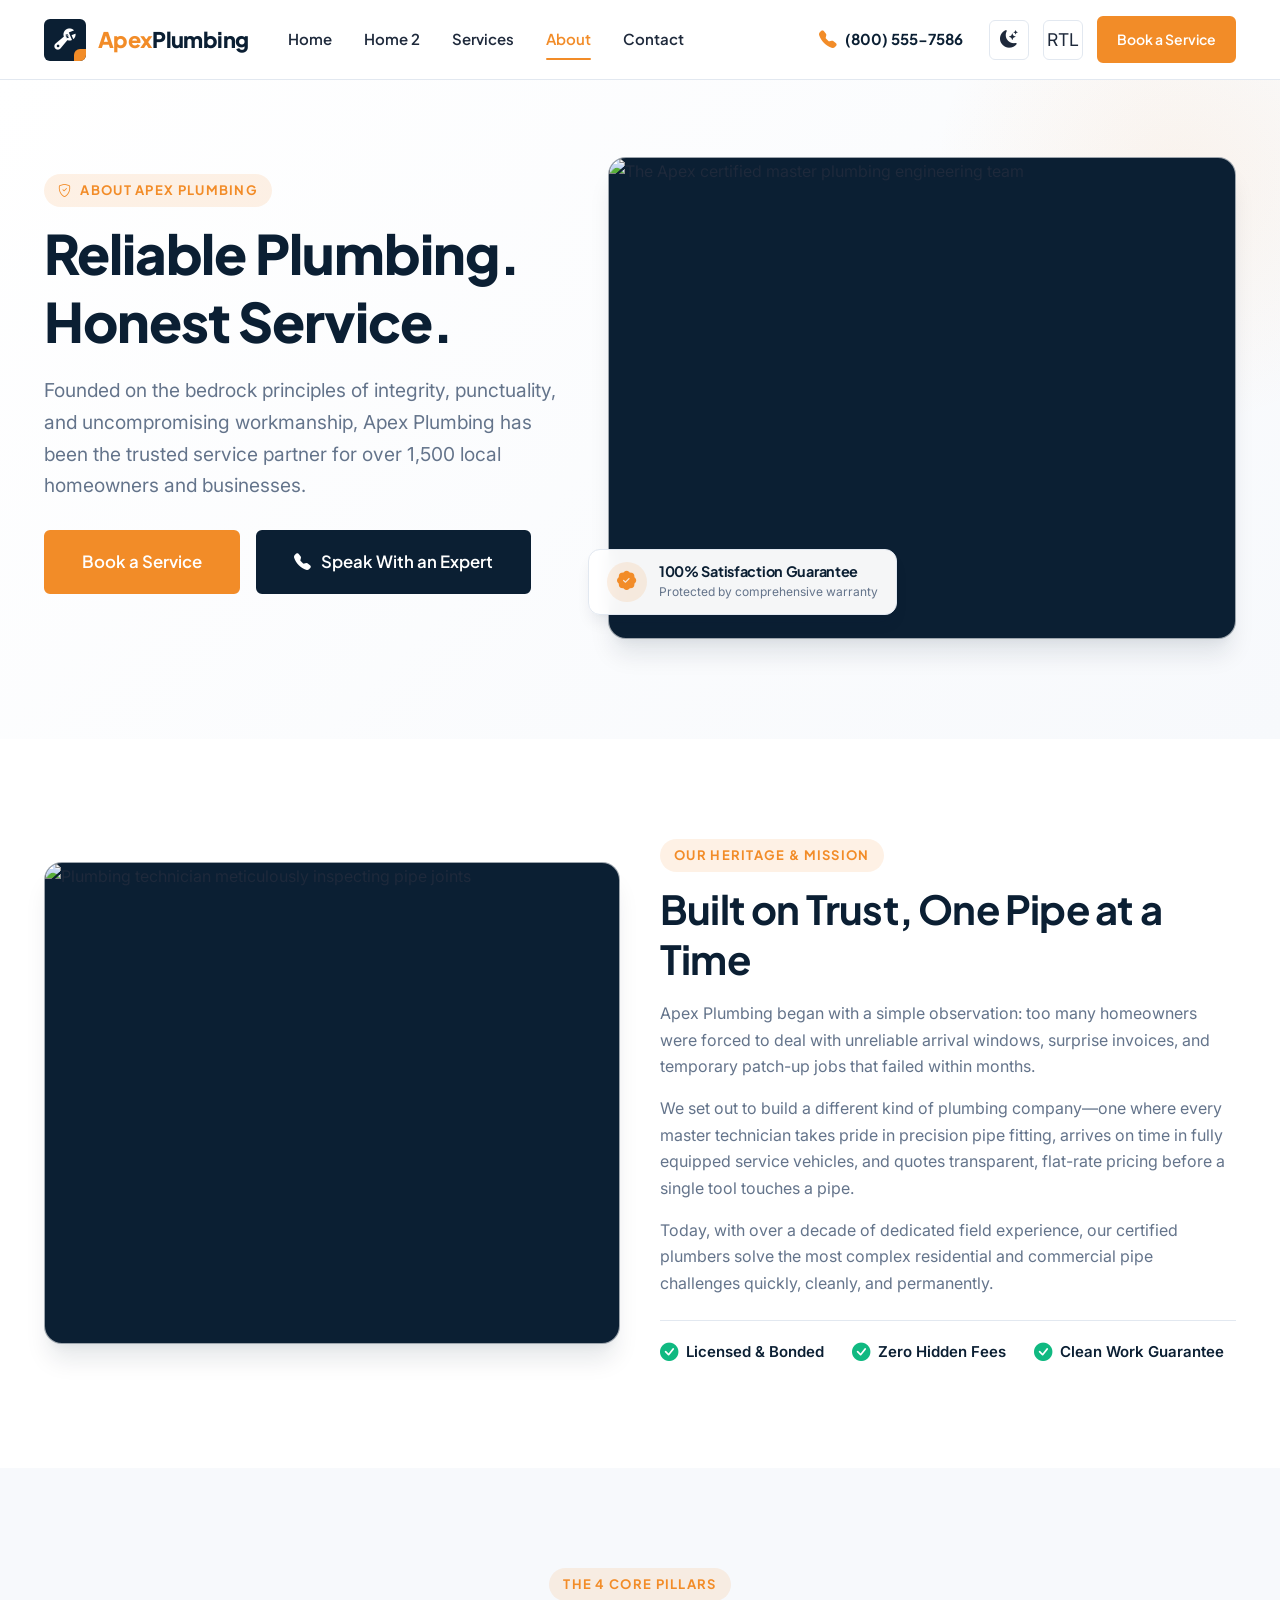
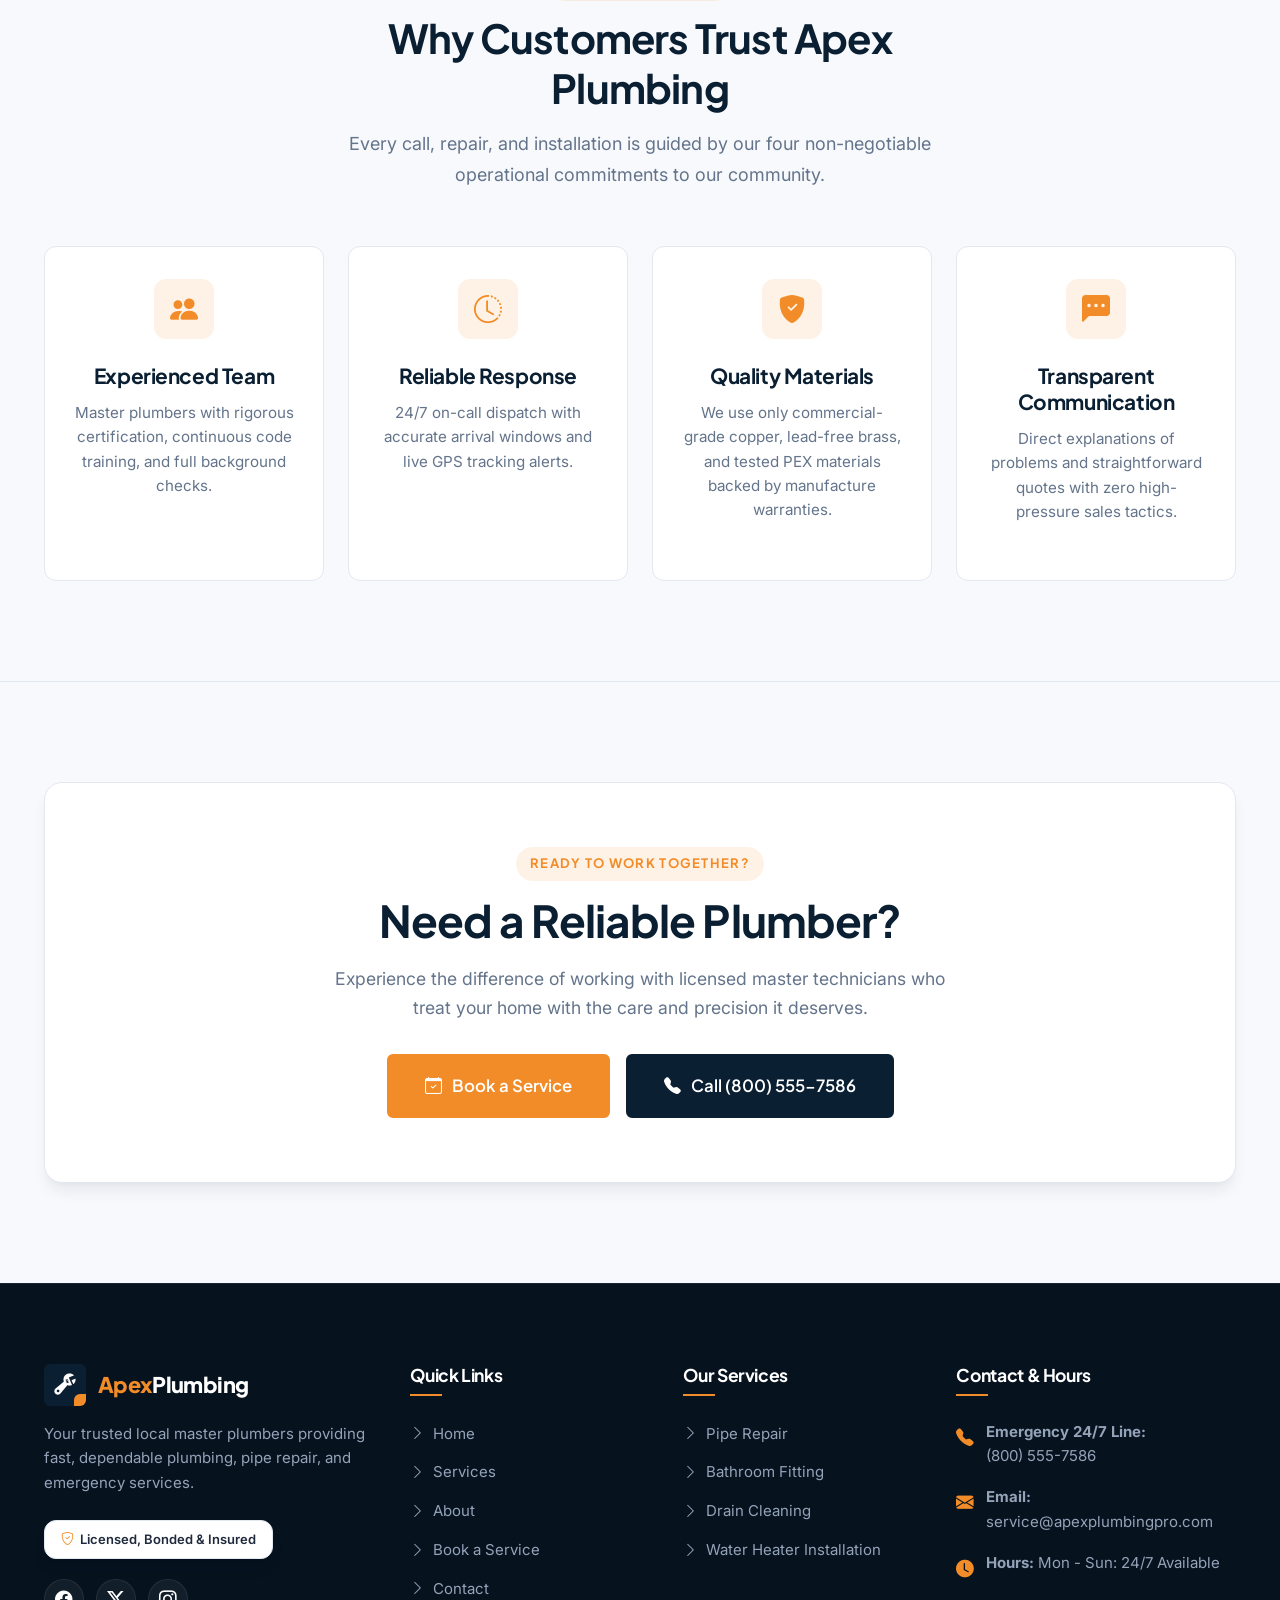
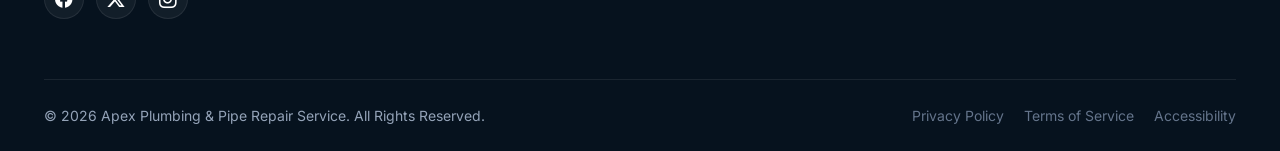
==== about.html @ f0f75fe1 "2" ====
<!DOCTYPE html>
<html lang="en">
<head>
  <meta charset="UTF-8">
  <meta name="viewport" content="width=device-width, initial-scale=1.0">
  <title>About Us | Apex Plumbing & Pipe Repair Specialists</title>
  <meta name="description" content="Learn about Apex Plumbing - over a decade of certified master plumbing excellence, honest upfront pricing, and emergency responsiveness you can depend on.">
  <link rel="canonical" href="https://www.apexplumbingpro.com/about.html">
  
  <!-- Open Graph -->
  <meta property="og:type" content="website">
  <meta property="og:url" content="https://www.apexplumbingpro.com/about.html">
  <meta property="og:title" content="About Us | Apex Plumbing & Pipe Repair Specialists">
  <meta property="og:description" content="Over a decade of certified master plumbing excellence, honest upfront pricing, and emergency responsiveness.">
  <meta property="og:image" content="https://images.unsplash.com/photo-1521737604893-d14cc237f11d?auto=format&fit=crop&w=1200&q=80">

  <!-- Google Fonts -->
  <link rel="preconnect" href="https://fonts.googleapis.com">
  <link rel="preconnect" href="https://fonts.gstatic.com" crossorigin>
  <link href="https://fonts.googleapis.com/css2?family=Inter:wght@400;500;600;700&family=Plus+Jakarta+Sans:wght@600;700;800&display=swap" rel="stylesheet">

  <!-- Bootstrap Icons CDN -->
  <link rel="stylesheet" href="https://cdn.jsdelivr.net/npm/bootstrap-icons@1.11.3/font/bootstrap-icons.min.css">

  <!-- Stylesheets -->
  <link rel="stylesheet" href="assets/css/style.css">
  <link rel="stylesheet" href="assets/css/dark-mode.css">
  <link rel="stylesheet" href="assets/css/rtl.css">
</head>
<body>
  <a href="#main-content" class="skip-link">Skip to main content</a>

  <!-- Header -->
  <header class="site-header" id="siteHeader">
    <div class="container header-container">
      <a href="index.html" class="site-logo" aria-label="Apex Plumbing Homepage">
        <div class="logo-icon"><i class="bi bi-wrench-adjustable"></i></div>
        <span>Apex</span>Plumbing
      </a>

      <nav class="main-nav" aria-label="Primary Navigation">
        <a href="index.html" class="nav-link">Home</a>
        <a href="home-2.html" class="nav-link">Home 2</a>
        <a href="services.html" class="nav-link">Services</a>
        <a href="about.html" class="nav-link active">About</a>
        <a href="contact.html" class="nav-link">Contact</a>
      </nav>

      <div class="header-actions">
        <a href="tel:+18005557586" class="phone-quicklink" aria-label="Call (800) 555-7586">
          <i class="bi bi-telephone-fill"></i>
          <span>(800) 555-7586</span>
        </a>

        <button class="util-btn theme-toggle-btn" type="button" aria-label="Toggle Dark Mode" title="Toggle Theme">
          <i class="bi bi-moon-stars-fill"></i>
        </button>

        <button class="util-btn rtl-toggle-btn" type="button" aria-label="Switch text direction" title="Toggle RTL">
          RTL
        </button>

        <a href="booking.html" class="btn btn-accent btn-sm">Book a Service</a>

        <button class="mobile-toggle" type="button" aria-label="Open Navigation Menu" aria-expanded="false" aria-controls="mobileDrawer">
          <i class="bi bi-list"></i>
        </button>
      </div>
    </div>
  </header>

  <!-- Mobile Drawer -->
  <div class="drawer-backdrop" id="drawerBackdrop"></div>
  <aside class="mobile-drawer" id="mobileDrawer" aria-label="Mobile Navigation Menu">
    <div class="drawer-header">
      <a href="index.html" class="site-logo">
        <div class="logo-icon"><i class="bi bi-wrench-adjustable"></i></div>
        <span>Apex</span>Plumbing
      </a>
      <button class="drawer-close" type="button" aria-label="Close Navigation Menu"><i class="bi bi-x-lg"></i></button>
    </div>
    <nav class="mobile-nav-list">
      <a href="index.html" class="mobile-nav-link">Home</a>
      <a href="home-2.html" class="mobile-nav-link">Home 2</a>
      <a href="services.html" class="mobile-nav-link">Services</a>
      <a href="about.html" class="mobile-nav-link active">About</a>
      <a href="contact.html" class="mobile-nav-link">Contact</a>
    </nav>
    <div class="drawer-actions">
      <a href="tel:+18005557586" class="btn btn-outline">
        <i class="bi bi-telephone-fill"></i> (800) 555-7586
      </a>
      <a href="booking.html" class="btn btn-accent">
        <i class="bi bi-calendar2-check"></i> Book a Service
      </a>
      <div class="drawer-toggles">
        <button class="btn btn-outline btn-sm theme-toggle-btn" type="button">
          <i class="bi bi-moon-stars-fill"></i> Theme Mode
        </button>
        <button class="btn btn-outline btn-sm rtl-toggle-btn" type="button">
          RTL Mode
        </button>
      </div>
    </div>
  </aside>

  <!-- MAIN CONTENT CONTAINER: EXACTLY 4 MAJOR SECTIONS -->
  <main id="main-content">
    
    <!-- =======================================================================
         ABOUT: SECTION 1 — ABOUT HERO
         ======================================================================= -->
    <section class="hero-home-1" aria-labelledby="about-hero-title">
      <div class="container">
        <div class="grid-2">
          <div class="hero-content">
            <div class="eyebrow"><i class="bi bi-shield-check"></i> ABOUT APEX PLUMBING</div>
            <h1 id="about-hero-title">Reliable Plumbing. Honest Service.</h1>
            <p class="lead">
              Founded on the bedrock principles of integrity, punctuality, and uncompromising workmanship, Apex Plumbing has been the trusted service partner for over 1,500 local homeowners and businesses.
            </p>
            <div class="hero-actions">
              <a href="booking.html" class="btn btn-accent btn-lg">Book a Service</a>
              <a href="tel:+18005557586" class="btn btn-primary btn-lg"><i class="bi bi-telephone-fill"></i> Speak With an Expert</a>
            </div>
          </div>
          <div class="hero-media-wrapper">
            <div class="hero-image-box">
              <img src="https://images.unsplash.com/photo-1521737604893-d14cc237f11d?auto=format&fit=crop&w=1200&q=80" 
                   alt="The Apex certified master plumbing engineering team" 
                   width="600" height="460" loading="eager">
            </div>
            <div class="floating-badge badge-bottom-left">
              <div class="badge-icon"><i class="bi bi-patch-check-fill"></i></div>
              <div class="badge-text">
                <h6>100% Satisfaction Guarantee</h6>
                <p>Protected by comprehensive warranty</p>
              </div>
            </div>
          </div>
        </div>
      </div>
    </section>

    <!-- =======================================================================
         ABOUT: SECTION 2 — OUR STORY
         ======================================================================= -->
    <section class="section-padding" style="background-color: var(--surface-bg);" aria-labelledby="story-title">
      <div class="container">
        <div class="grid-2">
          <div>
            <div class="hero-image-box">
              <img src="https://images.unsplash.com/photo-1504148455328-c376907d081c?auto=format&fit=crop&w=800&q=80" 
                   alt="Plumbing technician meticulously inspecting pipe joints" loading="lazy">
            </div>
          </div>
          <div class="about-story-content">
            <div class="eyebrow">OUR HERITAGE & MISSION</div>
            <h2 id="story-title" class="section-title">Built on Trust, One Pipe at a Time</h2>
            <p>
              Apex Plumbing began with a simple observation: too many homeowners were forced to deal with unreliable arrival windows, surprise invoices, and temporary patch-up jobs that failed within months.
            </p>
            <p>
              We set out to build a different kind of plumbing company—one where every master technician takes pride in precision pipe fitting, arrives on time in fully equipped service vehicles, and quotes transparent, flat-rate pricing before a single tool touches a pipe.
            </p>
            <p>
              Today, with over a decade of dedicated field experience, our certified plumbers solve the most complex residential and commercial pipe challenges quickly, cleanly, and permanently.
            </p>
            <div class="trust-indicators-row" style="justify-content: flex-start; margin-top: 24px; padding-top: 16px;">
              <div class="trust-indicator-item"><i class="bi bi-check-circle-fill"></i> Licensed & Bonded</div>
              <div class="trust-indicator-item"><i class="bi bi-check-circle-fill"></i> Zero Hidden Fees</div>
              <div class="trust-indicator-item"><i class="bi bi-check-circle-fill"></i> Clean Work Guarantee</div>
            </div>
          </div>
        </div>
      </div>
    </section>

    <!-- =======================================================================
         ABOUT: SECTION 3 — WHY CUSTOMERS TRUST US
         ======================================================================= -->
    <section class="why-choose-section section-padding" aria-labelledby="trust-pillars-title">
      <div class="container">
        <div class="section-header text-center">
          <div class="eyebrow">THE 4 CORE PILLARS</div>
          <h2 id="trust-pillars-title" class="section-title">Why Customers Trust Apex Plumbing</h2>
          <p class="section-lead">
            Every call, repair, and installation is guided by our four non-negotiable operational commitments to our community.
          </p>
        </div>

        <div class="grid-4">
          <div class="service-card">
            <div class="service-icon-box"><i class="bi bi-people-fill"></i></div>
            <h3>Experienced Team</h3>
            <p>Master plumbers with rigorous certification, continuous code training, and full background checks.</p>
          </div>

          <div class="service-card">
            <div class="service-icon-box"><i class="bi bi-clock-history"></i></div>
            <h3>Reliable Response</h3>
            <p>24/7 on-call dispatch with accurate arrival windows and live GPS tracking alerts.</p>
          </div>

          <div class="service-card">
            <div class="service-icon-box"><i class="bi bi-shield-fill-check"></i></div>
            <h3>Quality Materials</h3>
            <p>We use only commercial-grade copper, lead-free brass, and tested PEX materials backed by manufacture warranties.</p>
          </div>

          <div class="service-card">
            <div class="service-icon-box"><i class="bi bi-chat-left-dots-fill"></i></div>
            <h3>Transparent Communication</h3>
            <p>Direct explanations of problems and straightforward quotes with zero high-pressure sales tactics.</p>
          </div>
        </div>
      </div>
    </section>

    <!-- =======================================================================
         ABOUT: SECTION 4 — CTA
         ======================================================================= -->
    <section class="cta-conversion-section section-padding" aria-labelledby="about-cta-title">
      <div class="container">
        <div class="cta-box-card">
          <div class="eyebrow">READY TO WORK TOGETHER?</div>
          <h2 id="about-cta-title">Need a Reliable Plumber?</h2>
          <p>
            Experience the difference of working with licensed master technicians who treat your home with the care and precision it deserves.
          </p>
          <div class="btn-group" style="justify-content: center;">
            <a href="booking.html" class="btn btn-accent btn-lg"><i class="bi bi-calendar-check"></i> Book a Service</a>
            <a href="tel:+18005557586" class="btn btn-primary btn-lg"><i class="bi bi-telephone-fill"></i> Call (800) 555-7586</a>
          </div>
        </div>
      </div>
    </section>

  </main>

  <!-- Global Footer -->
  <footer class="site-footer">
    <div class="container">
      <div class="footer-grid">
        <div class="footer-col footer-brand">
          <a href="index.html" class="site-logo" style="color: var(--white);">
            <div class="logo-icon"><i class="bi bi-wrench-adjustable"></i></div>
            <span>Apex</span>Plumbing
          </a>
          <p>Your trusted local master plumbers providing fast, dependable plumbing, pipe repair, and emergency services.</p>
          <div class="badge-trust"><i class="bi bi-shield-check" style="color: var(--accent);"></i> Licensed, Bonded & Insured</div>
          <div class="footer-socials">
            <a href="https://facebook.com" target="_blank" rel="noopener noreferrer" class="social-link" aria-label="Follow Apex Plumbing on Facebook"><i class="bi bi-facebook"></i></a>
            <a href="https://x.com" target="_blank" rel="noopener noreferrer" class="social-link" aria-label="Follow Apex Plumbing on X (Twitter)"><i class="bi bi-twitter-x"></i></a>
            <a href="https://instagram.com" target="_blank" rel="noopener noreferrer" class="social-link" aria-label="Follow Apex Plumbing on Instagram"><i class="bi bi-instagram"></i></a>
          </div>
        </div>
        <div class="footer-col">
          <h4>Quick Links</h4>
          <ul class="footer-links-list">
            <li><a href="index.html"><i class="bi bi-chevron-right"></i> Home</a></li>
            <li><a href="services.html"><i class="bi bi-chevron-right"></i> Services</a></li>
            <li><a href="about.html"><i class="bi bi-chevron-right"></i> About</a></li>
            <li><a href="booking.html"><i class="bi bi-chevron-right"></i> Book a Service</a></li>
            <li><a href="contact.html"><i class="bi bi-chevron-right"></i> Contact</a></li>
          </ul>
        </div>
        <div class="footer-col">
          <h4>Our Services</h4>
          <ul class="footer-links-list">
            <li><a href="service-details.html"><i class="bi bi-chevron-right"></i> Pipe Repair</a></li>
            <li><a href="service-details.html"><i class="bi bi-chevron-right"></i> Bathroom Fitting</a></li>
            <li><a href="service-details.html"><i class="bi bi-chevron-right"></i> Drain Cleaning</a></li>
            <li><a href="service-details.html"><i class="bi bi-chevron-right"></i> Water Heater Installation</a></li>
          </ul>
        </div>
        <div class="footer-col">
          <h4>Contact & Hours</h4>
          <div class="footer-contact-item">
            <i class="bi bi-telephone-fill"></i>
            <div><strong>Emergency 24/7 Line:</strong><br><a href="tel:+18005557586">(800) 555-7586</a></div>
          </div>
          <div class="footer-contact-item">
            <i class="bi bi-envelope-fill"></i>
            <div><strong>Email:</strong><br><a href="mailto:service@apexplumbingpro.com">service@apexplumbingpro.com</a></div>
          </div>
          <div class="footer-contact-item">
            <i class="bi bi-clock-fill"></i>
            <div><strong>Hours:</strong> Mon - Sun: 24/7 Available</div>
          </div>
        </div>
      </div>
      <div class="footer-bottom">
        <div class="footer-bottom-inner">
          <div>&copy; <span class="current-year">2026</span> Apex Plumbing & Pipe Repair Service. All Rights Reserved.</div>
          <div class="footer-legal-links">
            <a href="coming-soon.html">Privacy Policy</a>
            <a href="coming-soon.html">Terms of Service</a>
            <a href="coming-soon.html">Accessibility</a>
          </div>
        </div>
      </div>
    </div>
  </footer>

  <button class="back-to-top" type="button" aria-label="Back to top"><i class="bi bi-arrow-up"></i></button>

  <div class="mobile-call-bar">
    <div class="mobile-call-bar-inner">
      <a href="tel:+18005557586" class="btn btn-primary"><i class="bi bi-telephone-fill"></i> Call Now</a>
      <a href="booking.html" class="btn btn-accent"><i class="bi bi-calendar2-check"></i> Book Online</a>
    </div>
  </div>

  <script src="assets/js/main.js"></script>
</body>
</html>
---- assets/css/style.css ----
/* ==========================================================================
   Apex Plumbing & Pipe Repair - Core Stylesheet
   Version: 1.0.0
   Author: Apex Plumbing Engineering
   Description: Premium, accessible, high-performance styling system
   ========================================================================== */

/* --------------------------------------------------------------------------
   1. CSS Custom Properties / Design Tokens
   -------------------------------------------------------------------------- */
:root {
  /* Brand Colors */
  --primary: #0B1F33;         /* Deep Navy / Professional Blue */
  --primary-light: #162E47;   /* Elevated Navy Surface */
  --primary-dark: #06121E;    /* Deep Midnight Navy */
  --primary-rgb: 11, 31, 51;
  
  --secondary: #F7F9FC;       /* Soft Off-White */
  --secondary-rgb: 247, 249, 252;
  
  --accent: #F28C28;          /* Safety Orange / Warm Amber */
  --accent-hover: #D9771C;    /* Deeper Amber */
  --accent-light: rgba(242, 140, 40, 0.12);
  --accent-rgb: 242, 140, 40;

  /* Neutral & Utility Colors */
  --white: #FFFFFF;
  --black: #000000;
  --surface-bg: #FFFFFF;
  --surface-card: #FFFFFF;
  --surface-alt: #F7F9FC;
  --surface-subtle: #EEF2F6;
  
  --text-main: #1E293B;       /* Slate 800 */
  --text-muted: #64748B;      /* Slate 500 */
  --text-light: #94A3B8;      /* Slate 400 */
  --text-inverse: #FFFFFF;
  
  --border-color: #E2E8F0;    /* Slate 200 */
  --border-light: #F1F5F9;    /* Slate 100 */
  --border-focus: #F28C28;
  
  --success: #10B981;
  --success-bg: rgba(16, 185, 129, 0.1);
  --danger: #EF4444;
  --danger-bg: rgba(239, 68, 68, 0.1);
  --warning: #F59E0B;
  
  /* Typography */
  --font-heading: 'Plus Jakarta Sans', -apple-system, BlinkMacSystemFont, 'Segoe UI', Roboto, sans-serif;
  --font-body: 'Inter', -apple-system, BlinkMacSystemFont, 'Segoe UI', Roboto, sans-serif;
  
  /* Shadows */
  --shadow-xs: 0 1px 2px rgba(11, 31, 51, 0.05);
  --shadow-sm: 0 4px 6px -1px rgba(11, 31, 51, 0.07), 0 2px 4px -2px rgba(11, 31, 51, 0.05);
  --shadow-md: 0 10px 15px -3px rgba(11, 31, 51, 0.08), 0 4px 6px -4px rgba(11, 31, 51, 0.04);
  --shadow-lg: 0 20px 25px -5px rgba(11, 31, 51, 0.1), 0 8px 10px -6px rgba(11, 31, 51, 0.05);
  --shadow-glow: 0 0 25px rgba(242, 140, 40, 0.35);

  /* Transitions & Radii */
  --radius-sm: 6px;
  --radius-md: 12px;
  --radius-lg: 18px;
  --radius-full: 9999px;
  
  --transition-fast: 0.18s cubic-bezier(0.16, 1, 0.3, 1);
  --transition-normal: 0.28s cubic-bezier(0.16, 1, 0.3, 1);
  --transition-slow: 0.5s cubic-bezier(0.16, 1, 0.3, 1);

  /* Layout */
  --header-height: 80px;
  --container-max: 1240px;
}

/* --------------------------------------------------------------------------
   2. Reset & Base Styles
   -------------------------------------------------------------------------- */
*, *::before, *::after {
  box-sizing: border-box;
  margin: 0;
  padding: 0;
}

html {
  font-size: 16px;
  scroll-behavior: smooth;
  -webkit-text-size-adjust: 100%;
}

body {
  font-family: var(--font-body);
  font-size: 1rem;
  line-height: 1.65;
  color: var(--text-main);
  background-color: var(--surface-bg);
  -webkit-font-smoothing: antialiased;
  -moz-osx-font-smoothing: grayscale;
  overflow-x: hidden;
}

/* Skip link for WCAG keyboard accessibility */
.skip-link {
  position: absolute;
  top: -100px;
  left: 20px;
  background: var(--accent);
  color: var(--white);
  padding: 12px 20px;
  font-weight: 700;
  border-radius: var(--radius-sm);
  z-index: 99999;
  transition: top 0.2s ease;
  text-decoration: none;
}
.skip-link:focus {
  top: 20px;
}

h1, h2, h3, h4, h5, h6 {
  font-family: var(--font-heading);
  color: var(--primary);
  font-weight: 700;
  line-height: 1.25;
  letter-spacing: -0.02em;
}

h1 {
  font-size: clamp(2.1rem, 4.5vw, 3.4rem);
  font-weight: 800;
}

h2 {
  font-size: clamp(1.75rem, 3.2vw, 2.5rem);
}

h3 {
  font-size: clamp(1.25rem, 2.2vw, 1.65rem);
}

h4 {
  font-size: 1.2rem;
}

p {
  margin-bottom: 1rem;
  color: var(--text-muted);
}

p:last-child {
  margin-bottom: 0;
}

a {
  color: var(--accent);
  text-decoration: none;
  transition: color var(--transition-fast);
}

a:hover {
  color: var(--accent-hover);
}

img {
  max-width: 100%;
  height: auto;
  display: block;
}

button, input, select, textarea {
  font-family: inherit;
  font-size: 1rem;
}

ul, ol {
  list-style: none;
}

/* Focus outline for accessibility */
:focus-visible {
  outline: 3px solid var(--accent);
  outline-offset: 3px;
}

/* --------------------------------------------------------------------------
   3. Layout & Grid Containers
   -------------------------------------------------------------------------- */
.container {
  width: 100%;
  max-width: var(--container-max);
  margin-left: auto;
  margin-right: auto;
  padding-left: 24px;
  padding-right: 24px;
}

.container-narrow {
  max-width: 900px;
}

.section-padding {
  padding-top: clamp(60px, 8vw, 100px);
  padding-bottom: clamp(60px, 8vw, 100px);
}

.section-padding-sm {
  padding-top: clamp(40px, 5vw, 60px);
  padding-bottom: clamp(40px, 5vw, 60px);
}

.grid-2 {
  display: grid;
  grid-template-columns: repeat(2, 1fr);
  gap: 40px;
  align-items: center;
}

.grid-3 {
  display: grid;
  grid-template-columns: repeat(3, 1fr);
  gap: 32px;
}

.grid-4 {
  display: grid;
  grid-template-columns: repeat(4, 1fr);
  gap: 24px;
}

/* --------------------------------------------------------------------------
   4. Section Headers & Eyebrows
   -------------------------------------------------------------------------- */
.section-header {
  margin-bottom: clamp(36px, 5vw, 56px);
}

.section-header.text-center {
  text-align: center;
  max-width: 680px;
  margin-left: auto;
  margin-right: auto;
}

.eyebrow {
  display: inline-flex;
  align-items: center;
  gap: 8px;
  font-family: var(--font-heading);
  font-size: 0.8125rem;
  font-weight: 700;
  text-transform: uppercase;
  letter-spacing: 0.1em;
  color: var(--accent);
  margin-bottom: 12px;
  padding: 6px 14px;
  background: var(--accent-light);
  border-radius: var(--radius-full);
}

.eyebrow-white {
  background: rgba(255, 255, 255, 0.12);
  color: #FFA74D;
}

.section-title {
  margin-bottom: 16px;
}

.section-lead {
  font-size: 1.125rem;
  color: var(--text-muted);
  line-height: 1.7;
}

/* --------------------------------------------------------------------------
   5. Buttons & Interactive Links
   -------------------------------------------------------------------------- */
.btn {
  display: inline-flex;
  align-items: center;
  justify-content: center;
  gap: 10px;
  font-family: var(--font-heading);
  font-weight: 600;
  font-size: 0.95rem;
  padding: 14px 28px;
  min-height: 48px;
  border-radius: var(--radius-sm);
  border: 2px solid transparent;
  cursor: pointer;
  text-decoration: none;
  transition: all var(--transition-fast);
  white-space: nowrap;
}

.btn-primary {
  background-color: var(--primary);
  color: var(--white);
  border-color: var(--primary);
}

.btn-primary:hover {
  background-color: var(--primary-light);
  border-color: var(--primary-light);
  color: var(--white);
  transform: translateY(-2px);
  box-shadow: var(--shadow-md);
}

.btn-accent {
  background-color: var(--accent);
  color: var(--white);
  border-color: var(--accent);
}

.btn-accent:hover {
  background-color: var(--accent-hover);
  border-color: var(--accent-hover);
  color: var(--white);
  transform: translateY(-2px);
  box-shadow: var(--shadow-glow);
}

.btn-outline {
  background-color: transparent;
  color: var(--primary);
  border-color: var(--border-color);
}

.btn-outline:hover {
  background-color: var(--surface-subtle);
  border-color: var(--primary);
  color: var(--primary);
  transform: translateY(-2px);
}

.btn-outline-white {
  background-color: transparent;
  color: var(--white);
  border-color: rgba(255, 255, 255, 0.25);
}

.btn-outline-white:hover {
  background-color: var(--white);
  color: var(--primary);
  border-color: var(--white);
  transform: translateY(-2px);
}

.btn-sm {
  padding: 10px 18px;
  font-size: 0.875rem;
  min-height: 42px;
}

.btn-lg {
  padding: 16px 36px;
  font-size: 1.05rem;
  min-height: 54px;
}

.btn-group {
  display: flex;
  flex-wrap: wrap;
  align-items: center;
  gap: 16px;
}

.link-arrow {
  display: inline-flex;
  align-items: center;
  gap: 6px;
  font-family: var(--font-heading);
  font-weight: 600;
  font-size: 0.95rem;
  color: var(--primary);
  transition: gap var(--transition-fast), color var(--transition-fast);
}

.link-arrow i {
  font-size: 1rem;
  transition: transform var(--transition-fast);
}

.link-arrow:hover {
  color: var(--accent);
  gap: 10px;
}

.link-arrow:hover i {
  transform: translateX(4px);
}

/* --------------------------------------------------------------------------
   6. Badges & Indicators
   -------------------------------------------------------------------------- */
.badge-emergency {
  display: inline-flex;
  align-items: center;
  gap: 8px;
  background-color: rgba(239, 68, 68, 0.12);
  color: #DC2626;
  font-size: 0.8125rem;
  font-weight: 700;
  padding: 6px 14px;
  border-radius: var(--radius-full);
  border: 1px solid rgba(239, 68, 68, 0.25);
}

.pulse-dot {
  width: 8px;
  height: 8px;
  background-color: #DC2626;
  border-radius: 50%;
  display: inline-block;
  box-shadow: 0 0 0 0 rgba(220, 38, 38, 0.7);
  animation: pulseDot 1.8s infinite cubic-bezier(0.66, 0, 0, 1);
}

@keyframes pulseDot {
  0% { box-shadow: 0 0 0 0 rgba(220, 38, 38, 0.7); }
  70% { box-shadow: 0 0 0 8px rgba(220, 38, 38, 0); }
  100% { box-shadow: 0 0 0 0 rgba(220, 38, 38, 0); }
}

.badge-trust {
  display: inline-flex;
  align-items: center;
  gap: 6px;
  background: var(--surface-card);
  color: var(--text-main);
  font-size: 0.8125rem;
  font-weight: 600;
  padding: 8px 16px;
  border-radius: var(--radius-md);
  box-shadow: var(--shadow-md);
  border: 1px solid var(--border-color);
  transition: transform var(--transition-fast), box-shadow var(--transition-fast), border-color var(--transition-fast);
  cursor: default;
}

.badge-trust:hover {
  transform: translateY(-3px);
  box-shadow: var(--shadow-lg);
  border-color: var(--accent);
}

/* --------------------------------------------------------------------------
   7. Global Header & Navigation
   -------------------------------------------------------------------------- */
.site-header {
  position: sticky;
  top: 0;
  left: 0;
  width: 100%;
  height: var(--header-height);
  background-color: rgba(255, 255, 255, 0.94);
  backdrop-filter: blur(12px);
  -webkit-backdrop-filter: blur(12px);
  border-bottom: 1px solid var(--border-color);
  z-index: 1000;
  transition: all var(--transition-fast);
}

.site-header.scrolled {
  height: 70px;
  box-shadow: var(--shadow-sm);
  background-color: rgba(255, 255, 255, 0.98);
}

.header-container {
  display: flex;
  align-items: center;
  justify-content: space-between;
  height: 100%;
}

/* Brand Logo */
.site-logo {
  display: flex;
  align-items: center;
  font-family: var(--font-heading);
  font-weight: 800;
  font-size: 1.35rem;
  color: var(--primary);
  text-decoration: none;
  letter-spacing: -0.03em;
  transition: transform var(--transition-fast), opacity var(--transition-fast);
}

.site-logo:hover {
  transform: translateY(-1px);
  opacity: 0.95;
}

.logo-icon {
  width: 42px;
  height: 42px;
  margin-inline-end: 12px;
  background: var(--primary);
  color: var(--white);
  border-radius: var(--radius-sm);
  display: flex;
  align-items: center;
  justify-content: center;
  font-size: 1.35rem;
  position: relative;
  overflow: hidden;
  transition: transform var(--transition-normal), box-shadow var(--transition-normal);
}

.site-logo:hover .logo-icon {
  transform: scale(1.08) rotate(-4deg);
  box-shadow: var(--shadow-sm);
}

.logo-icon::after {
  content: '';
  position: absolute;
  bottom: 0;
  right: 0;
  width: 12px;
  height: 12px;
  background-color: var(--accent);
  border-radius: 50% 0 0 0;
}

.site-logo span {
  color: var(--accent);
  transition: color var(--transition-fast);
}

.site-logo:hover span {
  color: var(--accent-hover);
}

/* Desktop Nav */
.main-nav {
  display: flex;
  align-items: center;
  gap: 32px;
  margin-left: 40px;
  margin-right: auto;
}

.nav-link {
  font-family: var(--font-heading);
  font-size: 0.9375rem;
  font-weight: 600;
  color: var(--text-main);
  text-decoration: none;
  position: relative;
  padding: 8px 0;
  transition: color var(--transition-fast);
}

.nav-link:hover {
  color: var(--accent);
}

.nav-link.active {
  color: var(--accent);
}

.nav-link.active::after {
  content: '';
  position: absolute;
  bottom: 0;
  left: 0;
  width: 100%;
  height: 2px;
  background-color: var(--accent);
  border-radius: 2px;
}

/* Header Utilities */
.header-actions {
  display: flex;
  align-items: center;
  gap: 14px;
}

.phone-quicklink {
  display: inline-flex;
  align-items: center;
  gap: 8px;
  font-family: var(--font-heading);
  font-weight: 700;
  color: var(--primary);
  font-size: 0.9375rem;
  padding: 8px 12px;
  border-radius: var(--radius-sm);
  transition: all var(--transition-fast);
}

.phone-quicklink i {
  color: var(--accent);
  font-size: 1.1rem;
}

.phone-quicklink:hover {
  color: var(--accent);
  background-color: var(--accent-light);
}

/* Utility buttons */
.util-btn {
  width: 40px;
  height: 40px;
  border-radius: var(--radius-sm);
  border: 1px solid var(--border-color);
  background: var(--surface-bg);
  color: var(--text-main);
  display: flex;
  align-items: center;
  justify-content: center;
  cursor: pointer;
  font-size: 1.1rem;
  transition: all var(--transition-fast);
}

.util-btn:hover {
  border-color: var(--accent);
  color: var(--accent);
  background: var(--surface-subtle);
}

/* Mobile Hamburger Toggle */
.mobile-toggle {
  display: none;
  width: 44px;
  height: 44px;
  min-width: 44px;
  min-height: 44px;
  background: transparent;
  border: 1px solid var(--border-color);
  border-radius: var(--radius-sm);
  color: var(--primary);
  font-size: 1.4rem;
  cursor: pointer;
  align-items: center;
  justify-content: center;
  transition: all var(--transition-fast);
}

.mobile-toggle:hover {
  background-color: var(--surface-subtle);
}

/* Mobile Offcanvas Drawer */
.mobile-drawer {
  position: fixed;
  top: 0;
  right: -100%;
  width: 85%;
  max-width: 380px;
  height: 100vh;
  background-color: var(--surface-bg);
  box-shadow: -10px 0 30px rgba(0, 0, 0, 0.15);
  z-index: 2000;
  display: flex;
  flex-direction: column;
  padding: 24px;
  transition: right var(--transition-normal);
  overflow-y: auto;
}

.mobile-drawer.open {
  right: 0;
}

.drawer-backdrop {
  position: fixed;
  top: 0;
  left: 0;
  width: 100vw;
  height: 100vh;
  background: rgba(11, 31, 51, 0.6);
  backdrop-filter: blur(4px);
  z-index: 1999;
  opacity: 0;
  visibility: hidden;
  transition: all var(--transition-fast);
}

.drawer-backdrop.open {
  opacity: 1;
  visibility: visible;
}

.drawer-header {
  display: flex;
  align-items: center;
  justify-content: space-between;
  margin-bottom: 32px;
  padding-bottom: 16px;
  border-bottom: 1px solid var(--border-color);
}

.drawer-close {
  width: 44px;
  height: 44px;
  background: var(--surface-subtle);
  border: none;
  border-radius: var(--radius-sm);
  font-size: 1.3rem;
  color: var(--text-main);
  cursor: pointer;
}

.mobile-nav-list {
  display: flex;
  flex-direction: column;
  gap: 8px;
  margin-bottom: 32px;
}

.mobile-nav-link {
  display: block;
  padding: 12px 16px;
  font-family: var(--font-heading);
  font-size: 1.1rem;
  font-weight: 600;
  color: var(--primary);
  border-radius: var(--radius-sm);
  transition: background-color var(--transition-fast);
}

.mobile-nav-link:hover, .mobile-nav-link.active {
  background-color: var(--accent-light);
  color: var(--accent);
}

.drawer-actions {
  display: flex;
  flex-direction: column;
  gap: 14px;
  margin-top: auto;
}

.drawer-actions .btn {
  width: 100%;
}

.drawer-toggles {
  display: flex;
  gap: 12px;
  margin-top: 16px;
  padding-top: 16px;
  border-top: 1px solid var(--border-color);
}

/* --------------------------------------------------------------------------
   8. Home 1: Section 1 - Hero (Split Screen)
   -------------------------------------------------------------------------- */
.hero-home-1 {
  background: linear-gradient(135deg, var(--white) 0%, var(--surface-alt) 100%);
  position: relative;
  overflow: hidden;
  padding-top: clamp(40px, 6vw, 80px);
  padding-bottom: clamp(60px, 8vw, 100px);
}

.hero-home-1::before {
  content: '';
  position: absolute;
  top: -150px;
  right: -150px;
  width: 500px;
  height: 500px;
  background: radial-gradient(circle, rgba(242, 140, 40, 0.08) 0%, rgba(255,255,255,0) 70%);
  border-radius: 50%;
  pointer-events: none;
}

.hero-content {
  max-width: 580px;
}

.hero-content h1 {
  margin-bottom: 20px;
  color: var(--primary);
}

.hero-content .lead {
  font-size: clamp(1.05rem, 1.5vw, 1.2rem);
  color: var(--text-muted);
  margin-bottom: 28px;
  line-height: 1.65;
}

.hero-actions {
  display: flex;
  flex-wrap: wrap;
  align-items: center;
  gap: 16px;
  margin-bottom: 28px;
}

/* Hero Media & Floating Badges */
.hero-media-wrapper {
  position: relative;
}

.hero-image-box {
  position: relative;
  border-radius: var(--radius-lg);
  overflow: hidden;
  box-shadow: var(--shadow-lg);
  border: 1px solid rgba(255, 255, 255, 0.6);
  background: var(--primary);
}

.hero-image-box img {
  width: 100%;
  height: 480px;
  object-fit: cover;
  display: block;
  transition: transform var(--transition-slow);
}

.hero-media-wrapper:hover .hero-image-box img {
  transform: scale(1.03);
}

/* Floating UI Badges */
.floating-badge {
  position: absolute;
  background: rgba(255, 255, 255, 0.96);
  backdrop-filter: blur(8px);
  padding: 12px 18px;
  border-radius: var(--radius-md);
  box-shadow: var(--shadow-md);
  border: 1px solid var(--border-color);
  display: flex;
  align-items: center;
  gap: 12px;
  z-index: 2;
  animation: float 4s ease-in-out infinite;
}

.floating-badge.badge-top-right {
  top: 24px;
  right: -20px;
  animation-delay: 0s;
}

.floating-badge.badge-bottom-left {
  bottom: 24px;
  left: -20px;
  animation-delay: 2s;
}

.floating-badge .badge-icon {
  width: 40px;
  height: 40px;
  border-radius: 50%;
  background: var(--accent-light);
  color: var(--accent);
  display: flex;
  align-items: center;
  justify-content: center;
  font-size: 1.2rem;
}

.floating-badge .badge-text h6 {
  font-size: 0.9rem;
  font-weight: 700;
  color: var(--primary);
  margin-bottom: 2px;
}

.floating-badge .badge-text p {
  font-size: 0.75rem;
  color: var(--text-muted);
  margin: 0;
}

@keyframes float {
  0%, 100% { transform: translateY(0); }
  50% { transform: translateY(-8px); }
}

/* --------------------------------------------------------------------------
   9. Home 1: Section 2 - Services (4 Cards)
   -------------------------------------------------------------------------- */
.services-section {
  background-color: var(--surface-bg);
}

.service-card {
  background: var(--surface-card);
  border: 1px solid var(--border-color);
  border-radius: var(--radius-md);
  padding: 32px 28px;
  position: relative;
  transition: all var(--transition-fast);
  display: flex;
  flex-direction: column;
  align-items: center;
  text-align: center;
  height: 100%;
}

.service-card:hover {
  transform: translateY(-6px);
  box-shadow: var(--shadow-lg);
  border-color: rgba(242, 140, 40, 0.4);
}

.service-icon-box {
  width: 60px;
  height: 60px;
  background: var(--accent-light);
  color: var(--accent);
  border-radius: var(--radius-md);
  display: flex;
  align-items: center;
  justify-content: center;
  font-size: 1.75rem;
  margin-bottom: 24px;
  margin-left: auto;
  margin-right: auto;
  transition: all var(--transition-fast);
}

.service-card .link-arrow,
.service-card .btn {
  margin-top: auto;
}

.service-card:hover .service-icon-box {
  background: var(--accent);
  color: var(--white);
  transform: scale(1.05);
}

.service-card h3 {
  font-size: 1.3rem;
  margin-bottom: 12px;
  color: var(--primary);
}

.service-card p {
  font-size: 0.95rem;
  color: var(--text-muted);
  line-height: 1.6;
  margin-bottom: 24px;
  flex-grow: 1;
}

/* --------------------------------------------------------------------------
   10. Home 1: Section 3 - Why Choose Us + Animated Stats
   -------------------------------------------------------------------------- */
.why-choose-section {
  background-color: var(--surface-alt);
  position: relative;
}

.benefits-grid {
  display: grid;
  grid-template-columns: repeat(2, 1fr);
  gap: 24px;
  margin-bottom: 36px;
}

.benefit-item {
  display: flex;
  align-items: flex-start;
  gap: 14px;
}

.benefit-icon {
  width: 36px;
  height: 36px;
  min-width: 36px;
  border-radius: 50%;
  background: var(--accent);
  color: var(--white);
  display: flex;
  align-items: center;
  justify-content: center;
  font-size: 1rem;
  margin-top: 2px;
}

.benefit-text h4 {
  font-size: 1.05rem;
  margin-bottom: 4px;
  color: var(--primary);
}

.benefit-text p {
  font-size: 0.875rem;
  color: var(--text-muted);
  margin: 0;
}

/* Stats Counter Grid */
.stats-grid {
  display: grid;
  grid-template-columns: repeat(4, 1fr);
  gap: 20px;
  margin-top: 48px;
  padding-top: 40px;
  border-top: 1px solid var(--border-color);
}

.stat-card {
  background: var(--surface-card);
  padding: 24px 20px;
  border-radius: var(--radius-md);
  border: 1px solid var(--border-color);
  text-align: center;
  transition: transform var(--transition-fast);
}

.stat-card:hover {
  transform: translateY(-4px);
  box-shadow: var(--shadow-md);
}

.stat-number {
  font-family: var(--font-heading);
  font-size: clamp(1.8rem, 2.8vw, 2.5rem);
  font-weight: 800;
  color: var(--accent);
  line-height: 1.1;
  margin-bottom: 6px;
}

.stat-label {
  font-size: 0.875rem;
  font-weight: 600;
  color: var(--primary);
  text-transform: uppercase;
  letter-spacing: 0.05em;
}

/* --------------------------------------------------------------------------
   11. Home 1: Section 4 - How It Works (3 Steps)
   -------------------------------------------------------------------------- */
.process-section {
  background-color: var(--surface-bg);
}

.process-timeline {
  display: grid;
  grid-template-columns: repeat(3, 1fr);
  gap: 32px;
  position: relative;
}

.process-timeline::before {
  content: '';
  position: absolute;
  top: 36px;
  left: 10%;
  width: 80%;
  height: 2px;
  background: repeating-linear-gradient(to right, var(--accent) 0, var(--accent) 8px, transparent 8px, transparent 16px);
  z-index: 1;
}

.process-card {
  background: var(--surface-card);
  border: 1px solid var(--border-color);
  border-radius: var(--radius-md);
  padding: 36px 28px;
  position: relative;
  z-index: 2;
  text-align: center;
  transition: all var(--transition-fast);
}

.process-card:hover {
  transform: translateY(-4px);
  box-shadow: var(--shadow-lg);
  border-color: var(--accent);
}

.process-num-badge {
  width: 64px;
  height: 64px;
  border-radius: 50%;
  background: var(--primary);
  color: var(--white);
  font-family: var(--font-heading);
  font-size: 1.35rem;
  font-weight: 800;
  display: flex;
  align-items: center;
  justify-content: center;
  margin: 0 auto 24px;
  border: 4px solid var(--white);
  box-shadow: var(--shadow-md);
  transition: background-color var(--transition-fast);
}

.process-card:hover .process-num-badge {
  background: var(--accent);
}

.process-card h3 {
  font-size: 1.25rem;
  margin-bottom: 12px;
  color: var(--primary);
}

.process-card p {
  font-size: 0.9375rem;
  color: var(--text-muted);
  line-height: 1.6;
}

/* --------------------------------------------------------------------------
   12. Home 1: Section 5 - Service Area + Emergency CTA (Dark Theme)
   -------------------------------------------------------------------------- */
.service-area-section {
  background: linear-gradient(145deg, var(--primary-dark) 0%, var(--primary) 100%);
  color: var(--white);
  position: relative;
  overflow: hidden;
}

.service-area-section::after {
  content: '';
  position: absolute;
  top: 0;
  right: 0;
  width: 100%;
  height: 100%;
  background-image: radial-gradient(rgba(255, 255, 255, 0.04) 1px, transparent 1px);
  background-size: 24px 24px;
  opacity: 0.6;
  pointer-events: none;
}

.service-area-section h2 {
  color: var(--white);
  margin-bottom: 16px;
}

.service-area-section p {
  color: #CBD5E1;
}

.area-tags-list {
  display: flex;
  flex-wrap: wrap;
  gap: 12px;
  margin: 24px 0 32px;
}

.area-tag {
  display: inline-flex;
  align-items: center;
  gap: 6px;
  background: rgba(255, 255, 255, 0.08);
  border: 1px solid rgba(255, 255, 255, 0.15);
  color: var(--white);
  padding: 8px 16px;
  border-radius: var(--radius-full);
  font-size: 0.875rem;
  font-weight: 500;
  transition: all var(--transition-fast);
}

.area-tag i {
  color: var(--accent);
}

.area-tag:hover {
  background: rgba(242, 140, 40, 0.2);
  border-color: var(--accent);
}

.emergency-phone-box {
  background: rgba(255, 255, 255, 0.06);
  border: 1px solid rgba(255, 255, 255, 0.15);
  border-radius: var(--radius-lg);
  padding: 32px;
  text-align: center;
  backdrop-filter: blur(8px);
}

.emergency-phone-box h3 {
  color: var(--white);
  margin-bottom: 12px;
}

.emergency-phone-box p {
  color: #94A3B8;
}

.emergency-phone-box .phone-large {
  font-family: var(--font-heading);
  font-size: clamp(1.4rem, 2.5vw, 2rem);
  font-weight: 800;
  color: var(--accent);
  display: block;
  margin: 12px 0 20px;
  text-decoration: none;
}

.emergency-phone-box .phone-large:hover {
  color: #FFA74D;
  text-decoration: underline;
}

/* --------------------------------------------------------------------------
   13. Home 1: Section 6 - Booking CTA (Conversion Section)
   -------------------------------------------------------------------------- */
.cta-conversion-section {
  background: var(--surface-alt);
  border-top: 1px solid var(--border-color);
}

.cta-box-card {
  background: var(--white);
  border: 1px solid var(--border-color);
  border-radius: var(--radius-lg);
  padding: clamp(36px, 6vw, 64px);
  box-shadow: var(--shadow-md);
  text-align: center;
}

.cta-box-card h2 {
  font-size: clamp(1.8rem, 3.5vw, 2.75rem);
  margin-bottom: 16px;
}

.cta-box-card p {
  max-width: 620px;
  margin: 0 auto 32px;
  font-size: 1.1rem;
}

.trust-indicators-row {
  display: flex;
  flex-wrap: wrap;
  justify-content: center;
  gap: 28px;
  margin-top: 36px;
  padding-top: 28px;
  border-top: 1px solid var(--border-color);
}

.trust-indicator-item {
  display: inline-flex;
  align-items: center;
  gap: 8px;
  font-size: 0.9375rem;
  font-weight: 600;
  color: var(--primary);
}

.trust-indicator-item i {
  color: var(--success);
  font-size: 1.15rem;
}

/* --------------------------------------------------------------------------
   14. Home 2: Asymmetric Hero & Editorial Layouts
   -------------------------------------------------------------------------- */
.hero-home-2 {
  background: var(--surface-bg);
  padding-top: clamp(40px, 6vw, 80px);
  padding-bottom: clamp(60px, 8vw, 100px);
  position: relative;
}

.hero-home-2 .grid-hero-2 {
  display: grid;
  grid-template-columns: 1.1fr 0.9fr;
  gap: 48px;
  align-items: center;
}

.hero-home-2 h1 {
  font-size: clamp(2.3rem, 5vw, 3.8rem);
  line-height: 1.15;
  margin-bottom: 24px;
}

.hero-home-2 .hero-subtext {
  font-size: 1.2rem;
  line-height: 1.7;
  color: var(--text-muted);
  margin-bottom: 32px;
}

.vertical-image-card {
  position: relative;
  border-radius: var(--radius-lg);
  overflow: hidden;
  box-shadow: var(--shadow-lg);
  height: 560px;
}

.vertical-image-card img {
  width: 100%;
  height: 100%;
  object-fit: cover;
  display: block;
}

.floating-badge-h2 {
  position: absolute;
  bottom: 28px;
  left: 24px;
  right: 24px;
  background: rgba(11, 31, 51, 0.92);
  backdrop-filter: blur(10px);
  color: var(--white);
  padding: 20px 24px;
  border-radius: var(--radius-md);
  border: 1px solid rgba(255, 255, 255, 0.15);
  display: flex;
  align-items: center;
  justify-content: space-between;
}

.floating-badge-h2 h5 {
  color: var(--white);
  margin-bottom: 4px;
  font-size: 1.05rem;
}

.floating-badge-h2 p {
  color: #94A3B8;
  font-size: 0.8125rem;
  margin: 0;
}

/* Home 2 Section 2: Editorial Showcase */
.editorial-showcase-grid {
  display: grid;
  grid-template-columns: repeat(2, 1fr);
  gap: 32px;
}

.editorial-card {
  position: relative;
  border-radius: var(--radius-lg);
  overflow: hidden;
  height: 380px;
  background-color: var(--primary);
  box-shadow: var(--shadow-md);
  cursor: pointer;
}

.editorial-card img {
  width: 100%;
  height: 100%;
  object-fit: cover;
  transition: transform var(--transition-slow), opacity var(--transition-normal);
  opacity: 0.82;
}

.editorial-card:hover img {
  transform: scale(1.06);
  opacity: 0.7;
}

.editorial-content {
  position: absolute;
  bottom: 0;
  left: 0;
  right: 0;
  padding: 32px;
  background: linear-gradient(to top, rgba(11, 31, 51, 0.95) 0%, rgba(11, 31, 51, 0.6) 60%, transparent 100%);
  color: var(--white);
  transition: transform var(--transition-normal);
}

.editorial-content h3 {
  color: var(--white);
  font-size: 1.5rem;
  margin-bottom: 8px;
}

.editorial-content p {
  color: #CBD5E1;
  font-size: 0.9375rem;
  line-height: 1.5;
  margin-bottom: 16px;
  opacity: 0.9;
}

.editorial-content .link-arrow {
  color: var(--accent);
}

/* Home 2 Section 3: Trust & Experience (Dark Section) */
.dark-trust-section {
  background: var(--primary);
  color: var(--white);
}

.dark-trust-section h2 {
  color: var(--white);
}

.dark-trust-section .section-lead {
  color: #CBD5E1;
}

.dark-trust-card {
  background: var(--primary-light);
  border: 1px solid rgba(255, 255, 255, 0.08);
  border-radius: var(--radius-md);
  padding: 32px 24px;
  transition: transform var(--transition-fast);
  display: flex;
  flex-direction: column;
  align-items: center;
  text-align: center;
  height: 100%;
}

.dark-trust-card:hover {
  transform: translateY(-4px);
  border-color: var(--accent);
}

.dark-trust-card .icon-wrap {
  font-size: 2rem;
  color: var(--accent);
  margin-bottom: 16px;
  display: flex;
  align-items: center;
  justify-content: center;
}

.dark-trust-card h3 {
  color: var(--white);
  font-size: 1.25rem;
  margin-bottom: 10px;
}

.dark-trust-card p {
  color: #94A3B8;
  font-size: 0.9375rem;
  margin: 0;
}

/* Home 2 Section 4: Before / After Story (Interactive & Comparison Cards) */
.comparison-section {
  background-color: var(--surface-alt);
}

.comparison-wrapper {
  max-width: 960px;
  margin: 0 auto;
}

.before-after-container {
  position: relative;
  width: 100%;
  height: 440px;
  border-radius: var(--radius-lg);
  overflow: hidden;
  box-shadow: var(--shadow-lg);
  user-select: none;
  touch-action: pan-y;
}

.ba-image {
  position: absolute;
  top: 0;
  left: 0;
  width: 100%;
  height: 100%;
  background-size: cover;
  background-position: center;
}

.ba-image-before {
  z-index: 1;
}

.ba-image-after {
  z-index: 2;
  width: 50%;
  overflow: hidden;
  border-right: 3px solid var(--white);
  box-shadow: 2px 0 10px rgba(0, 0, 0, 0.3);
}

.ba-image-after .ba-inner-img {
  position: absolute;
  top: 0;
  left: 0;
  width: 100%;
  height: 100%;
  background-size: cover;
  background-position: center;
}

.ba-slider-handle {
  position: absolute;
  top: 50%;
  left: 50%;
  width: 46px;
  height: 46px;
  margin-top: -23px;
  margin-left: -23px;
  border-radius: 50%;
  background: var(--accent);
  color: var(--white);
  box-shadow: 0 0 15px rgba(0,0,0,0.35);
  display: flex;
  align-items: center;
  justify-content: center;
  z-index: 10;
  cursor: ew-resize;
  pointer-events: none;
}

.ba-badge {
  position: absolute;
  top: 20px;
  padding: 6px 14px;
  background: rgba(11, 31, 51, 0.85);
  color: var(--white);
  font-family: var(--font-heading);
  font-size: 0.8125rem;
  font-weight: 700;
  border-radius: var(--radius-full);
  z-index: 5;
  text-transform: uppercase;
  letter-spacing: 0.05em;
}

.ba-badge-before {
  right: 20px;
}

.ba-badge-after {
  left: 20px;
}

.ba-range-input {
  position: absolute;
  top: 0;
  left: 0;
  width: 100%;
  height: 100%;
  opacity: 0;
  z-index: 12;
  cursor: ew-resize;
  margin: 0;
}

/* Home 2 Section 5: Testimonials */
.testimonials-section {
  background-color: var(--surface-bg);
}

.testimonial-card {
  background: var(--surface-card);
  border: 1px solid var(--border-color);
  border-radius: var(--radius-md);
  padding: 32px 28px;
  box-shadow: var(--shadow-sm);
  display: flex;
  flex-direction: column;
  align-items: center;
  text-align: center;
  height: 100%;
  transition: all var(--transition-fast);
}

.testimonial-card:hover {
  transform: translateY(-4px);
  box-shadow: var(--shadow-md);
  border-color: rgba(242, 140, 40, 0.3);
}

.stars-rating {
  color: #F59E0B;
  display: flex;
  gap: 4px;
  font-size: 1.05rem;
  margin-bottom: 16px;
  justify-content: center;
}

.testimonial-quote {
  font-size: 1rem;
  color: var(--text-main);
  line-height: 1.65;
  margin-bottom: 24px;
  flex-grow: 1;
  font-style: normal;
}

.testimonial-author {
  display: flex;
  align-items: center;
  gap: 12px;
  padding-top: 16px;
  border-top: 1px solid var(--border-color);
  justify-content: center;
  width: 100%;
}

.author-avatar {
  width: 44px;
  height: 44px;
  border-radius: 50%;
  background: var(--primary-light);
  color: var(--white);
  font-family: var(--font-heading);
  font-weight: 700;
  display: flex;
  align-items: center;
  justify-content: center;
  font-size: 1rem;
}

.author-meta h5 {
  font-size: 0.95rem;
  color: var(--primary);
  margin-bottom: 2px;
}

.author-meta span {
  font-size: 0.8125rem;
  color: var(--text-muted);
}

/* --------------------------------------------------------------------------
   15. Forms (Booking & Contact Forms with Validation)
   -------------------------------------------------------------------------- */
.form-card {
  background: var(--surface-card);
  border: 1px solid var(--border-color);
  border-radius: var(--radius-lg);
  padding: clamp(28px, 5vw, 44px);
  box-shadow: var(--shadow-md);
}

.form-row {
  display: grid;
  grid-template-columns: repeat(2, 1fr);
  gap: 20px;
}

.form-group {
  margin-bottom: 20px;
  position: relative;
}

.form-group.full-width {
  grid-column: 1 / -1;
}

.form-label {
  display: block;
  font-family: var(--font-heading);
  font-size: 0.9rem;
  font-weight: 600;
  color: var(--primary);
  margin-bottom: 8px;
}

.form-label span.req {
  color: var(--danger);
}

.form-control, .form-select, .form-textarea {
  width: 100%;
  padding: 13px 16px;
  background-color: var(--surface-bg);
  border: 1.5px solid var(--border-color);
  border-radius: var(--radius-sm);
  color: var(--text-main);
  font-size: 0.95rem;
  transition: all var(--transition-fast);
}

.form-textarea {
  min-height: 120px;
  resize: vertical;
}

.form-control:focus, .form-select:focus, .form-textarea:focus {
  border-color: var(--accent);
  box-shadow: 0 0 0 3px var(--accent-light);
  outline: none;
}

.form-control.is-invalid, .form-select.is-invalid, .form-textarea.is-invalid {
  border-color: var(--danger);
  background-image: url("data:image/svg+xml,%3Csvg xmlns='http://www.w3.org/2000/svg' width='16' height='16' fill='%23ef4444' viewBox='0 0 16 16'%3E%3Cpath d='M8 15A7 7 0 1 1 8 1a7 7 0 0 1 0 14zm0 1A8 8 0 1 0 8 0a8 8 0 0 0 0 16z'/%3E%3Cpath d='M7.002 11a1 1 0 1 0 2 0 1 1 0 0 0-2 0zm.01-6a.5.5 0 0 0-.5.5v3a.5.5 0 0 0 1 0v-3a.5.5 0 0 0-.5-.5z'/%3E%3C/svg%3E");
  background-repeat: no-repeat;
  background-position: right 14px center;
  background-size: 18px;
}

.invalid-feedback {
  display: none;
  font-size: 0.8125rem;
  color: var(--danger);
  margin-top: 6px;
}

.form-control.is-invalid ~ .invalid-feedback,
.form-select.is-invalid ~ .invalid-feedback,
.form-textarea.is-invalid ~ .invalid-feedback {
  display: block;
}

/* Emergency Toggle Switch */
.emergency-toggle-box {
  background: var(--surface-subtle);
  border: 1px solid var(--border-color);
  border-radius: var(--radius-md);
  padding: 16px 20px;
  display: flex;
  align-items: center;
  justify-content: space-between;
  margin-bottom: 24px;
}

.switch-label {
  display: flex;
  align-items: center;
  gap: 12px;
  font-weight: 600;
  color: var(--primary);
  font-size: 0.95rem;
}

.switch-label i {
  color: var(--danger);
  font-size: 1.25rem;
}

.switch {
  position: relative;
  display: inline-block;
  width: 52px;
  height: 28px;
}

.switch input {
  opacity: 0;
  width: 0;
  height: 0;
}

.slider {
  position: absolute;
  cursor: pointer;
  top: 0;
  left: 0;
  right: 0;
  bottom: 0;
  background-color: var(--border-color);
  transition: .3s;
  border-radius: 34px;
}

.slider:before {
  position: absolute;
  content: "";
  height: 20px;
  width: 20px;
  left: 4px;
  bottom: 4px;
  background-color: white;
  transition: .3s;
  border-radius: 50%;
}

input:checked + .slider {
  background-color: #DC2626;
}

input:checked + .slider:before {
  transform: translateX(24px);
}

/* Form Success State Banner */
.form-alert-success {
  display: none;
  background: var(--success-bg);
  border: 1px solid var(--success);
  color: #065F46;
  border-radius: var(--radius-md);
  padding: 20px;
  margin-bottom: 24px;
  text-align: center;
}

.form-alert-success i {
  font-size: 2rem;
  color: var(--success);
  margin-bottom: 8px;
  display: block;
}

/* --------------------------------------------------------------------------
   16. Contact Info & Map Placeholder
   -------------------------------------------------------------------------- */
.contact-info-cards {
  display: grid;
  grid-template-columns: repeat(4, 1fr);
  gap: 20px;
}

.contact-card {
  background: var(--surface-card);
  border: 1px solid var(--border-color);
  border-radius: var(--radius-md);
  padding: 28px 20px;
  text-align: center;
  box-shadow: var(--shadow-sm);
  transition: transform var(--transition-fast);
}

.contact-card:hover {
  transform: translateY(-4px);
  border-color: var(--accent);
  box-shadow: var(--shadow-md);
}

.contact-card .card-icon {
  width: 52px;
  height: 52px;
  background: var(--accent-light);
  color: var(--accent);
  border-radius: 50%;
  display: flex;
  align-items: center;
  justify-content: center;
  font-size: 1.35rem;
  margin: 0 auto 16px;
}

.contact-card h4 {
  font-size: 1.05rem;
  margin-bottom: 8px;
}

.contact-card p {
  font-size: 0.875rem;
  margin: 0;
}

/* Interactive Styled Map Container */
.map-container {
  border-radius: var(--radius-lg);
  overflow: hidden;
  border: 1px solid var(--border-color);
  box-shadow: var(--shadow-md);
  height: 100%;
  min-height: 420px;
  position: relative;
  background: #E5E7EB;
}

.map-container iframe {
  display: block;
  width: 100%;
  height: 100%;
  border: none;
}

.map-placeholder-ui {
  position: absolute;
  top: 0;
  left: 0;
  width: 100%;
  height: 100%;
  display: flex;
  flex-direction: column;
  align-items: center;
  justify-content: center;
  background: linear-gradient(135deg, #1E293B 0%, #0F172A 100%);
  color: var(--white);
  padding: 32px;
  text-align: center;
}

.map-placeholder-ui i {
  font-size: 3rem;
  color: var(--accent);
  margin-bottom: 16px;
  animation: float 3s ease-in-out infinite;
}

.maps-btn-card {
  display: inline-flex;
  align-items: center;
  gap: 16px;
  padding: 16px 28px;
  background-color: rgba(255, 255, 255, 0.02);
  border: 1px solid rgba(255, 255, 255, 0.15);
  border-radius: var(--radius-md);
  color: var(--white);
  text-decoration: none;
  font-weight: 700;
  font-size: 1.05rem;
  transition: all var(--transition-fast);
  margin-top: 16px;
}

.maps-btn-card i {
  color: var(--accent);
  font-size: 1.8rem;
  margin-bottom: 0 !important;
  animation: none !important;
}

.maps-btn-card span {
  font-size: 1.05rem;
}

.maps-btn-card:hover {
  background-color: rgba(255, 255, 255, 0.05);
  border-color: var(--accent);
  transform: translateY(-3px);
  box-shadow: 0 4px 12px rgba(242, 140, 40, 0.15);
}

/* Contact Page Socials Row styling */
.contact-socials-row {
  margin-top: 40px;
  display: flex;
  justify-content: center;
}

.contact-socials-row .social-link {
  display: inline-flex;
  align-items: center;
  justify-content: center;
  width: 44px;
  height: 44px;
  border-radius: 50%;
  background-color: var(--surface-subtle);
  color: var(--text-main);
  font-size: 1.25rem;
  transition: all var(--transition-fast);
  text-decoration: none;
  border: 1px solid var(--border-color);
  margin: 0 8px;
}

.contact-socials-row .social-link:hover {
  background-color: var(--accent);
  color: var(--primary-dark);
  border-color: var(--accent);
  transform: translateY(-3px);
  box-shadow: 0 4px 12px rgba(242, 140, 40, 0.25);
}

/* --------------------------------------------------------------------------
   17. 404 & Coming Soon Pages
   -------------------------------------------------------------------------- */
.error-page-wrapper, .coming-soon-wrapper {
  min-height: calc(100vh - var(--header-height) - 180px);
  display: flex;
  align-items: center;
  justify-content: center;
  text-align: center;
  padding: 60px 24px;
}

.error-code {
  font-family: var(--font-heading);
  font-size: clamp(5rem, 15vw, 10rem);
  font-weight: 900;
  color: var(--accent);
  line-height: 1;
  margin-bottom: 16px;
  letter-spacing: -0.04em;
}

.pipe-illustration-box {
  width: 120px;
  height: 120px;
  margin: 0 auto 24px;
  background: var(--accent-light);
  border-radius: 50%;
  display: flex;
  align-items: center;
  justify-content: center;
  font-size: 3.5rem;
  color: var(--accent);
}

/* --------------------------------------------------------------------------
   18. Global Reusable Footer
   -------------------------------------------------------------------------- */
.site-footer {
  background-color: var(--primary-dark);
  color: #94A3B8;
  padding-top: clamp(60px, 8vw, 80px);
  border-top: 1px solid rgba(255, 255, 255, 0.08);
}

.footer-grid {
  display: grid;
  grid-template-columns: 1.4fr 1fr 1fr 1.2fr;
  gap: 40px;
  margin-bottom: 60px;
}

.footer-col h4 {
  font-size: 1.1rem;
  color: var(--white);
  margin-bottom: 24px;
  position: relative;
  padding-bottom: 10px;
}

.footer-col h4::after {
  content: '';
  position: absolute;
  bottom: 0;
  left: 0;
  width: 32px;
  height: 2px;
  background-color: var(--accent);
}

.footer-brand p {
  color: #94A3B8;
  font-size: 0.9375rem;
  line-height: 1.65;
  margin: 16px 0 24px;
}

.footer-links-list {
  display: flex;
  flex-direction: column;
  gap: 12px;
}

.footer-links-list a {
  color: #94A3B8;
  font-size: 0.9375rem;
  text-decoration: none;
  transition: all var(--transition-fast);
  display: inline-flex;
  align-items: center;
  gap: 8px;
}

.footer-links-list a:hover {
  color: var(--accent);
  transform: translateX(4px);
}

.footer-contact-item {
  display: flex;
  align-items: flex-start;
  gap: 12px;
  margin-bottom: 16px;
  font-size: 0.9375rem;
}

.footer-contact-item i {
  color: var(--accent);
  font-size: 1.1rem;
  margin-top: 3px;
}

.footer-contact-item a {
  color: #94A3B8;
}

.footer-contact-item a:hover {
  color: var(--accent);
}

/* Footer Bottom Bar */
.footer-bottom {
  padding: 24px 0;
  border-top: 1px solid rgba(255, 255, 255, 0.08);
  font-size: 0.875rem;
}

.footer-bottom-inner {
  display: flex;
  align-items: center;
  justify-content: space-between;
  flex-wrap: wrap;
  gap: 16px;
}

.footer-legal-links {
  display: flex;
  gap: 20px;
}

.footer-legal-links a {
  color: #64748B;
  transition: color var(--transition-fast), transform var(--transition-fast);
  display: inline-block;
}

.footer-legal-links a:hover {
  color: var(--accent);
  transform: translateY(-2px);
}

/* Footer Social Icons */
.footer-socials {
  display: flex;
  gap: 12px;
  margin-top: 20px;
}

.footer-socials .social-link {
  display: inline-flex;
  align-items: center;
  justify-content: center;
  width: 40px;
  height: 40px;
  border-radius: 50%;
  background-color: rgba(255, 255, 255, 0.05);
  color: var(--white);
  font-size: 1.1rem;
  transition: all var(--transition-fast);
  text-decoration: none;
  border: 1px solid rgba(255, 255, 255, 0.08);
}

.footer-socials .social-link:hover {
  background-color: var(--accent);
  color: var(--primary-dark);
  transform: translateY(-3px);
  box-shadow: 0 4px 12px rgba(242, 140, 40, 0.25);
  border-color: var(--accent);
}

/* Floating Back-to-Top */
.back-to-top {
  position: fixed;
  bottom: 24px;
  right: 24px;
  width: 46px;
  height: 46px;
  background: var(--primary);
  color: var(--white);
  border: 1px solid var(--border-color);
  border-radius: 50%;
  display: flex;
  align-items: center;
  justify-content: center;
  font-size: 1.25rem;
  cursor: pointer;
  box-shadow: var(--shadow-lg);
  opacity: 0;
  visibility: hidden;
  transition: all var(--transition-fast);
  z-index: 990;
}

.back-to-top.visible {
  opacity: 1;
  visibility: visible;
}

.back-to-top:hover {
  background: var(--accent);
  color: var(--white);
  transform: translateY(-4px);
}

/* Mobile Quick Emergency Call Sticky Bar (< 640px) */
.mobile-call-bar {
  display: none;
  position: fixed;
  bottom: 0;
  left: 0;
  width: 100%;
  background: var(--primary);
  padding: 12px 16px;
  box-shadow: 0 -4px 15px rgba(0, 0, 0, 0.15);
  z-index: 995;
}

.mobile-call-bar-inner {
  display: flex;
  gap: 12px;
}

.mobile-call-bar .btn {
  flex: 1;
  padding: 10px 14px;
  font-size: 0.9rem;
  min-height: 44px;
}

/* --------------------------------------------------------------------------
   19. Responsive Breakpoints & Media Queries
   -------------------------------------------------------------------------- */
@media (max-width: 1024px) {
  .grid-4 {
    grid-template-columns: repeat(2, 1fr);
  }
  
  .footer-grid {
    grid-template-columns: repeat(2, 1fr);
    gap: 32px;
  }
  
  .stats-grid {
    grid-template-columns: repeat(2, 1fr);
  }
  
  .contact-info-cards {
    grid-template-columns: repeat(2, 1fr);
  }
  
  /* Header adjustments for 1024px */
  .main-nav {
    display: none;
  }
  
  .mobile-toggle {
    display: flex;
  }
  
  .phone-quicklink span {
    display: none;
  }
  
  .header-actions .theme-toggle-btn,
  .header-actions .rtl-toggle-btn,
  .header-actions .btn-accent {
    display: none;
  }
}

@media (max-width: 900px) {
  .grid-2 {
    grid-template-columns: 1fr;
    gap: 40px;
  }
  
  .hero-home-1 .hero-content,
  .hero-home-2 .hero-content,
  .about-story-content {
    text-align: center;
    margin-left: auto;
    margin-right: auto;
  }
  
  .about-story-content .trust-indicators-row {
    justify-content: center !important;
  }
  
  .hero-home-1 .hero-actions,
  .hero-home-2 .hero-actions {
    justify-content: center;
  }

  .why-choose-content {
    text-align: center;
    max-width: 680px;
    margin-left: auto;
    margin-right: auto;
  }
  
  .why-choose-content .benefit-item {
    flex-direction: column;
    align-items: center;
    text-align: center;
  }
  
  .service-area-section .grid-2 {
    text-align: center;
  }
  
  .service-area-section .grid-2 .area-tags-list {
    justify-content: center;
  }
  
  .hero-home-2 .grid-hero-2 {
    grid-template-columns: 1fr;
  }
  
  .process-timeline {
    grid-template-columns: 1fr;
  }
  
  .process-timeline::before {
    display: none;
  }
  
  .editorial-showcase-grid {
    grid-template-columns: 1fr;
  }
  
  .grid-3 {
    grid-template-columns: 1fr;
  }
}

@media (max-width: 640px) {
  .grid-4 {
    grid-template-columns: 1fr;
  }
  
  .footer-grid {
    grid-template-columns: 1fr;
  }
  
  .contact-info-cards {
    grid-template-columns: 1fr;
  }
  
  .stats-grid {
    grid-template-columns: repeat(2, 1fr);
    gap: 12px;
  }
  
  .form-row {
    grid-template-columns: 1fr;
  }
  
  .benefits-grid {
    grid-template-columns: 1fr;
  }
  
  .floating-badge.badge-top-right,
  .floating-badge.badge-bottom-left {
    position: static;
    margin-top: 12px;
    animation: none;
  }
  
  .hero-actions {
    flex-direction: column;
    align-items: stretch;
  }
  
  .hero-actions .btn {
    width: 100%;
  }

  .emergency-phone-box {
    padding: 24px 20px;
  }
  
  .btn {
    white-space: normal;
  }
}

/* Reduced Motion Support */
@media (prefers-reduced-motion: reduce) {
  *, *::before, *::after {
    animation-duration: 0.01ms !important;
    animation-iteration-count: 1 !important;
    transition-duration: 0.01ms !important;
    scroll-behavior: auto !important;
  }
  .floating-badge, .pulse-dot {
    animation: none !important;
  }
}
---- assets/css/dark-mode.css ----
/* ==========================================================================
   Apex Plumbing - Dark Mode Stylesheet
   Applied when [data-theme="dark"] is set on <html> or <body>
   ========================================================================== */

[data-theme="dark"] {
  /* Surface Overrides */
  --surface-bg: #07131F;
  --surface-card: #0D1E30;
  --surface-alt: #091726;
  --surface-subtle: #12253A;
  
  /* Text Overrides */
  --text-main: #F1F5F9;
  --text-muted: #94A3B8;
  --text-light: #64748B;
  
  /* Border Overrides */
  --border-color: #1E3853;
  --border-light: #162E47;
  
  /* Brand Variations for Dark Mode */
  --primary: #F8FAFC;
  --primary-light: #162E47;
  --primary-dark: #050E17;
  
  /* Shadow adjustments */
  --shadow-xs: 0 1px 2px rgba(0, 0, 0, 0.4);
  --shadow-sm: 0 4px 6px -1px rgba(0, 0, 0, 0.4);
  --shadow-md: 0 10px 15px -3px rgba(0, 0, 0, 0.5);
  --shadow-lg: 0 20px 25px -5px rgba(0, 0, 0, 0.6);
}

/* Header Adjustments */
[data-theme="dark"] .site-header {
  background-color: rgba(7, 19, 31, 0.92);
  border-bottom-color: #1E3853;
}

[data-theme="dark"] .site-header.scrolled {
  background-color: rgba(7, 19, 31, 0.98);
}

[data-theme="dark"] .site-logo {
  color: #FFFFFF;
}

[data-theme="dark"] .logo-icon {
  background: #12253A;
  color: #FFFFFF;
  border: 1px solid #1E3853;
}

[data-theme="dark"] .nav-link {
  color: #CBD5E1;
}

[data-theme="dark"] .nav-link:hover,
[data-theme="dark"] .nav-link.active {
  color: var(--accent);
}

[data-theme="dark"] .phone-quicklink {
  color: #FFFFFF;
}

[data-theme="dark"] .util-btn,
[data-theme="dark"] .mobile-toggle {
  background: #0D1E30;
  border-color: #1E3853;
  color: #F1F5F9;
}

/* Mobile Drawer in Dark Mode */
[data-theme="dark"] .mobile-drawer {
  background-color: #07131F;
}

[data-theme="dark"] .drawer-close {
  background: #12253A;
  color: #F1F5F9;
}

[data-theme="dark"] .mobile-nav-link {
  color: #F1F5F9;
}

[data-theme="dark"] .mobile-nav-link:hover,
[data-theme="dark"] .mobile-nav-link.active {
  background-color: rgba(242, 140, 40, 0.15);
  color: var(--accent);
}

/* Hero Section */
[data-theme="dark"] .hero-home-1 {
  background: linear-gradient(135deg, #07131F 0%, #0D1E30 100%);
}

[data-theme="dark"] .hero-content h1 {
  color: #FFFFFF;
}

[data-theme="dark"] .floating-badge {
  background: rgba(13, 30, 48, 0.95);
  border-color: #1E3853;
}

[data-theme="dark"] .floating-badge .badge-text h6 {
  color: #FFFFFF;
}

/* Cards & Sections */
[data-theme="dark"] .service-card {
  background: #0D1E30;
  border-color: #1E3853;
}

[data-theme="dark"] .service-card h3 {
  color: #FFFFFF;
}

[data-theme="dark"] .link-arrow {
  color: #FFA74D;
}

[data-theme="dark"] .why-choose-section {
  background-color: #091726;
}

[data-theme="dark"] .benefit-text h4 {
  color: #FFFFFF;
}

[data-theme="dark"] .stat-card {
  background: #0D1E30;
  border-color: #1E3853;
}

[data-theme="dark"] .stat-label {
  color: #CBD5E1;
}

[data-theme="dark"] .process-card {
  background: #0D1E30;
  border-color: #1E3853;
}

[data-theme="dark"] .process-card h3 {
  color: #FFFFFF;
}

[data-theme="dark"] .process-num-badge {
  background: #162E47;
  border-color: #0D1E30;
}

[data-theme="dark"] .cta-conversion-section {
  background: #07131F;
}

[data-theme="dark"] .cta-box-card {
  background: #0D1E30;
  border-color: #1E3853;
}

[data-theme="dark"] .cta-box-card h2 {
  color: #FFFFFF;
}

[data-theme="dark"] .trust-indicator-item {
  color: #E2E8F0;
}

/* Home 2 Dark Overrides */
[data-theme="dark"] .hero-home-2 {
  background: #07131F;
}

[data-theme="dark"] .hero-home-2 h1 {
  color: #FFFFFF;
}

[data-theme="dark"] .dark-trust-card {
  background: #091726;
  border-color: #1E3853;
}

[data-theme="dark"] .testimonial-card {
  background: #0D1E30;
  border-color: #1E3853;
}

[data-theme="dark"] .testimonial-quote {
  color: #E2E8F0;
}

[data-theme="dark"] .author-meta h5 {
  color: #FFFFFF;
}

/* Form Controls in Dark Mode */
[data-theme="dark"] .form-card {
  background: #0D1E30;
  border-color: #1E3853;
}

[data-theme="dark"] .form-label {
  color: #F1F5F9;
}

[data-theme="dark"] .form-control,
[data-theme="dark"] .form-select,
[data-theme="dark"] .form-textarea {
  background-color: #07131F;
  border-color: #1E3853;
  color: #F1F5F9;
}

[data-theme="dark"] .form-control:focus,
[data-theme="dark"] .form-select:focus,
[data-theme="dark"] .form-textarea:focus {
  border-color: var(--accent);
  background-color: #091726;
}

[data-theme="dark"] .emergency-toggle-box {
  background: #091726;
  border-color: #1E3853;
}

[data-theme="dark"] .switch-label {
  color: #F1F5F9;
}

[data-theme="dark"] .slider {
  background-color: #1E3853;
}

/* Contact Cards in Dark Mode */
[data-theme="dark"] .contact-card {
  background: #0D1E30;
  border-color: #1E3853;
}

[data-theme="dark"] .contact-card h4 {
  color: #FFFFFF;
}

[data-theme="dark"] .emergency-phone-box h3,
[data-theme="dark"] .emergency-phone-box p {
  color: #07131F; /* Dark text for the light background gradient */
}

[data-theme="dark"] .dark-trust-section h2,
[data-theme="dark"] .dark-trust-section .section-lead {
  color: #07131F; /* Dark text for the light primary background */
}

[data-theme="dark"] .back-to-top {
  background-color: var(--primary-light); /* #162E47 in dark mode */
  border-color: var(--primary-light);
  color: #FFFFFF;
}

[data-theme="dark"] .back-to-top:hover {
  background-color: var(--accent);
  border-color: var(--accent);
  color: #FFFFFF;
}

[data-theme="dark"] .btn-outline {
  color: #FFFFFF;
  border-color: #1E3853;
}

[data-theme="dark"] .btn-outline:hover {
  background-color: #12253A;
  border-color: var(--accent);
  color: var(--accent);
}

[data-theme="dark"] .btn-primary {
  background-color: var(--accent);
  border-color: var(--accent);
  color: #FFFFFF;
}

[data-theme="dark"] .btn-primary:hover {
  background-color: #E05822;
  border-color: #E05822;
  color: #FFFFFF;
}

/* Dark mode map styling */
[data-theme="dark"] .map-container iframe {
  filter: invert(90%) hue-rotate(180deg) contrast(1.2) brightness(0.9);
}
---- assets/css/rtl.css ----
/* ==========================================================================
   Apex Plumbing - RTL Stylesheet
   Applied when [dir="rtl"] is set on <html> or <body>
   ========================================================================== */

[dir="rtl"] {
  direction: rtl;
  text-align: right;
}

[dir="rtl"] .skip-link {
  left: auto;
  right: 20px;
}

/* Header & Nav */
[dir="rtl"] .site-logo {
  flex-direction: row;
}

[dir="rtl"] .logo-icon::after {
  right: auto;
  left: 0;
  border-radius: 0 50% 0 0;
}

[dir="rtl"] .mobile-drawer {
  right: auto;
  left: -100%;
  box-shadow: 10px 0 30px rgba(0, 0, 0, 0.15);
  transition: left var(--transition-normal);
}

[dir="rtl"] .mobile-drawer.open {
  right: auto;
  left: 0;
}

/* Arrows and icons mirroring */
[dir="rtl"] .bi-arrow-right,
[dir="rtl"] .bi-arrow-right-short,
[dir="rtl"] .bi-chevron-right {
  transform: scaleX(-1);
}

[dir="rtl"] .link-arrow:hover i {
  transform: translateX(-4px) scaleX(-1);
}

[dir="rtl"] .footer-links-list a:hover {
  transform: translateX(-4px);
}

/* Floating Badges */
[dir="rtl"] .floating-badge.badge-top-right {
  right: auto;
  left: -20px;
}

[dir="rtl"] .floating-badge.badge-bottom-left {
  left: auto;
  right: -20px;
}

/* Timeline & Process */
[dir="rtl"] .process-timeline::before {
  left: auto;
  right: 10%;
}

/* Footer columns */
[dir="rtl"] .footer-col h4::after {
  left: auto;
  right: 0;
}

/* Forms & Validation */
[dir="rtl"] .form-control.is-invalid,
[dir="rtl"] .form-select.is-invalid,
[dir="rtl"] .form-textarea.is-invalid {
  background-position: left 14px center;
}

[dir="rtl"] .switch input:checked + .slider:before {
  transform: translateX(-24px);
}

[dir="rtl"] .back-to-top {
  right: auto;
  left: 24px;
}

/* Before / After Badges */
[dir="rtl"] .ba-badge-before {
  right: auto;
  left: 20px;
}

[dir="rtl"] .ba-badge-after {
  left: auto;
  right: 20px;
}
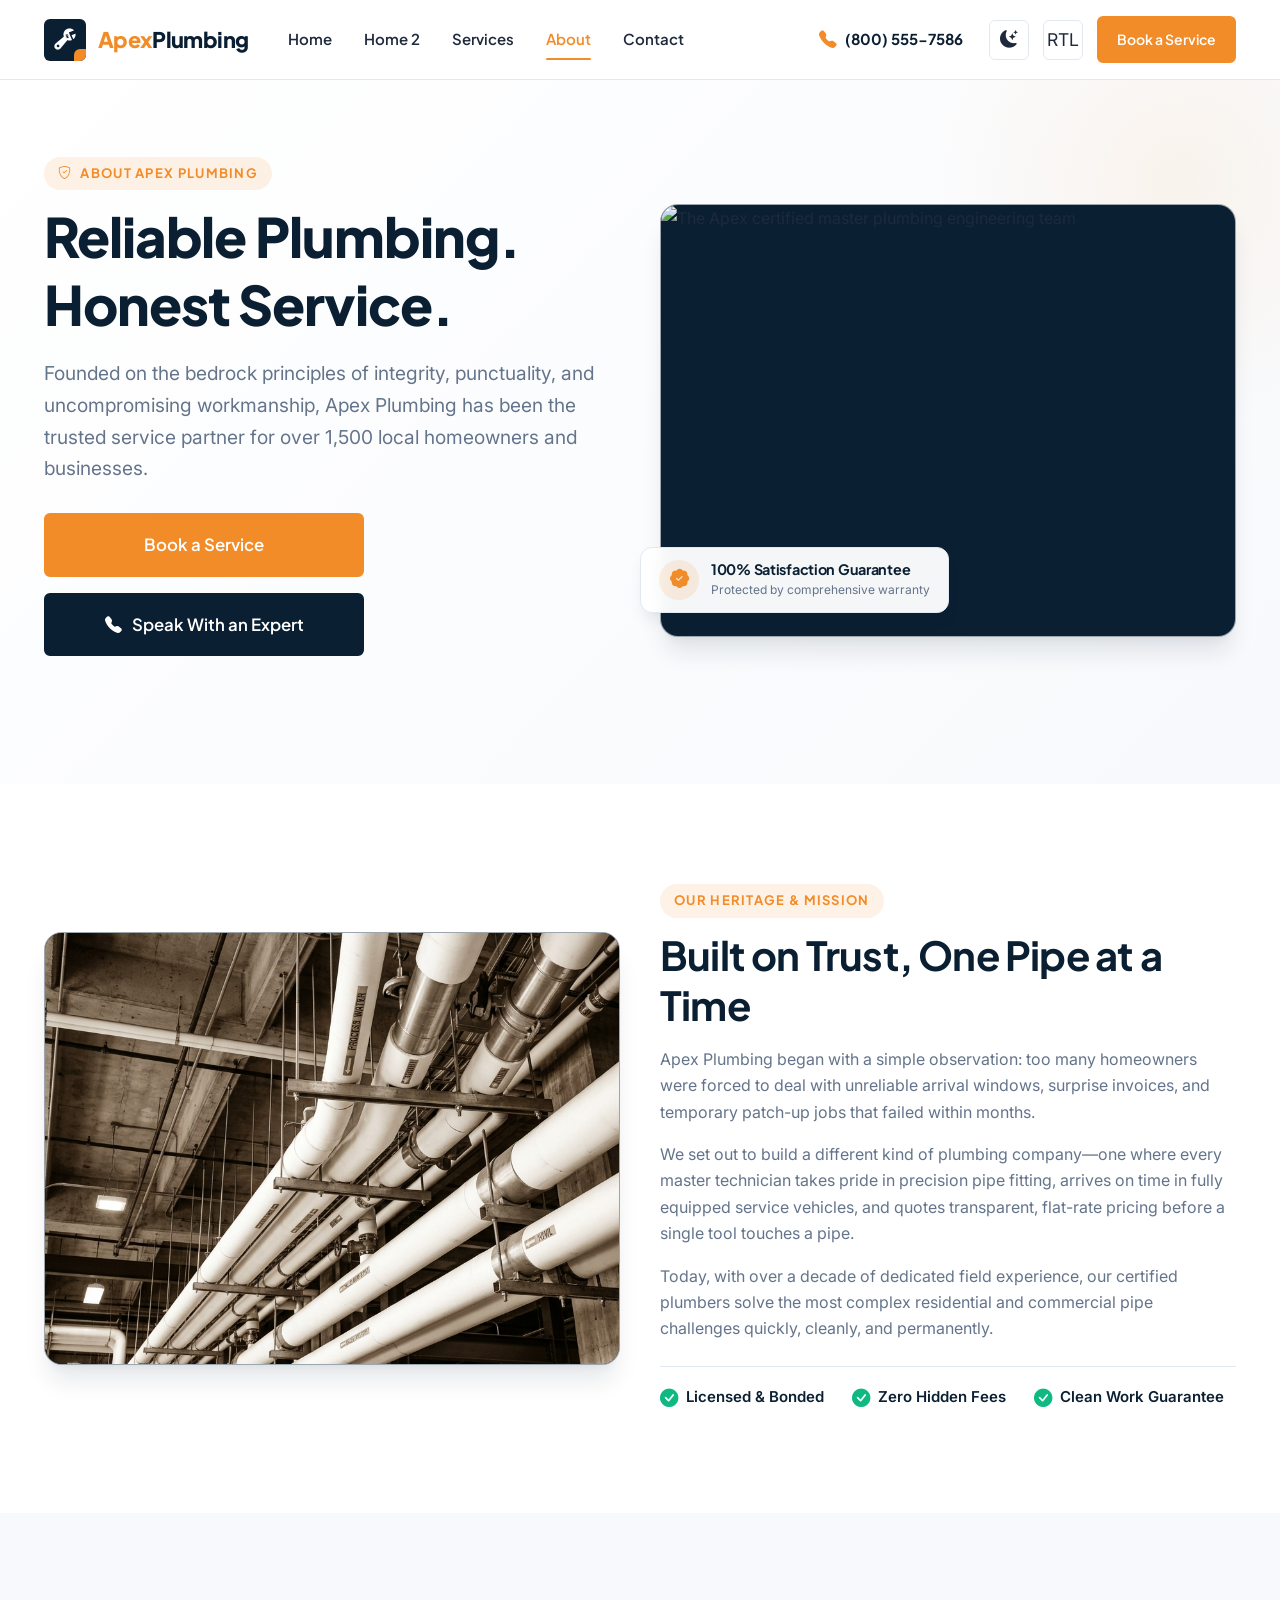
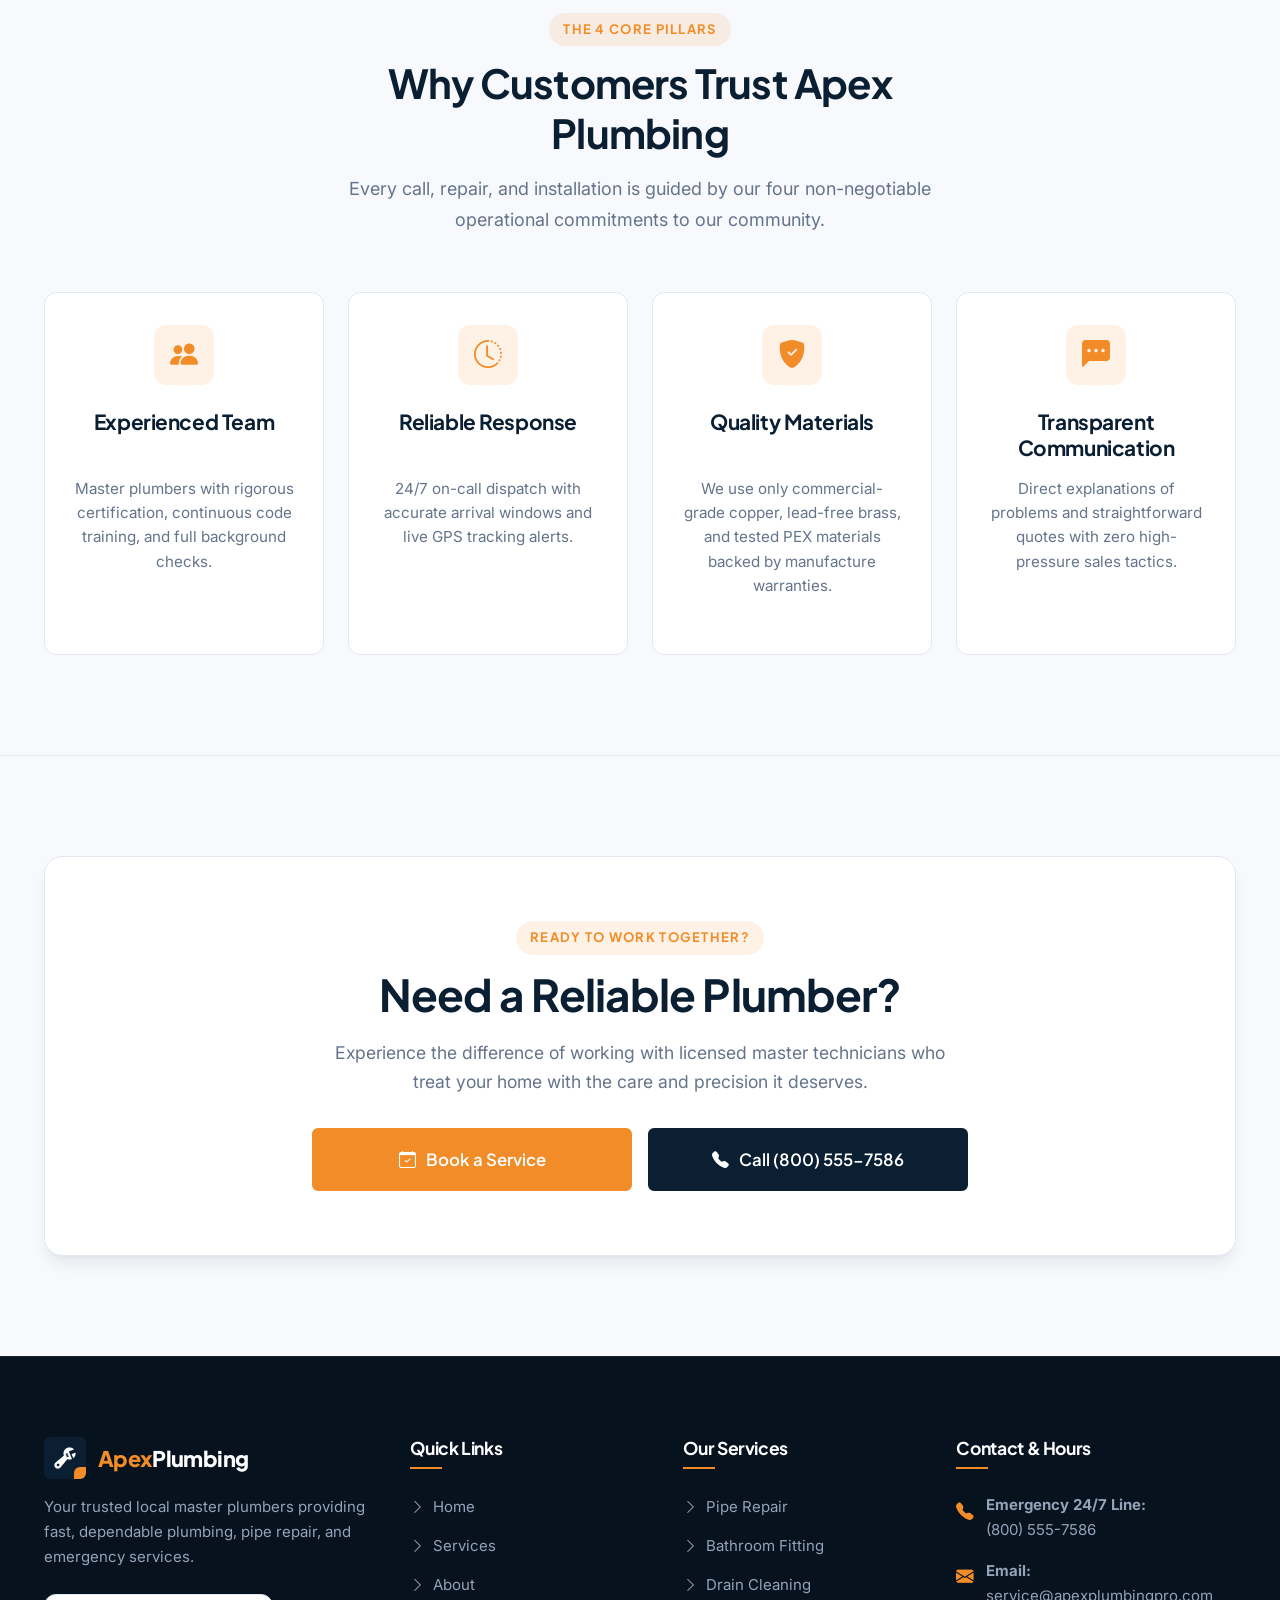
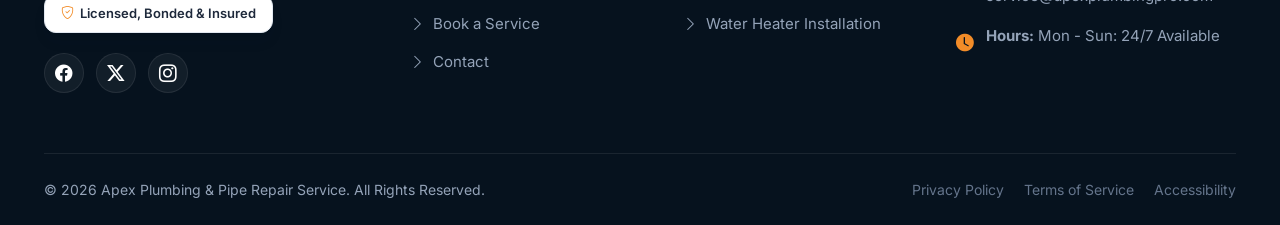
==== commit 4d85154a: "4" ====
--- a/about.html
+++ b/about.html
@@ -150,8 +150,8 @@
         <div class="grid-2">
           <div>
             <div class="hero-image-box">
-              <img src="https://images.unsplash.com/photo-1504148455328-c376907d081c?auto=format&fit=crop&w=800&q=80" 
-                   alt="Plumbing technician meticulously inspecting pipe joints" loading="lazy">
+              <img src="assets/images/about-heritage.jpg" 
+                   alt="Monochrome view of insulated industrial water pipes and conduits overhead" loading="lazy">
             </div>
           </div>
           <div class="about-story-content">
--- a/assets/css/style.css
+++ b/assets/css/style.css
@@ -363,6 +363,12 @@
   flex-wrap: wrap;
   align-items: center;
   gap: 16px;
+}
+
+.btn-group .btn {
+  width: 100%;
+  max-width: 320px;
+  justify-content: center;
 }
 
 .link-arrow {
@@ -760,6 +766,26 @@
   padding-bottom: clamp(60px, 8vw, 100px);
 }
 
+.hero-page-bg {
+  position: relative;
+  overflow: hidden;
+  padding-top: clamp(80px, 10vw, 120px);
+  padding-bottom: clamp(80px, 10vw, 120px);
+  color: var(--white);
+}
+
+.hero-page-bg h1, 
+.hero-page-bg h2, 
+.hero-page-bg p {
+  color: var(--white);
+}
+
+.hero-page-bg .eyebrow {
+  color: var(--accent);
+  background: rgba(255, 255, 255, 0.1);
+  border-color: rgba(255, 255, 255, 0.2);
+}
+
 .hero-home-1::before {
   content: '';
   position: absolute;
@@ -796,6 +822,12 @@
   margin-bottom: 28px;
 }
 
+.hero-actions .btn {
+  width: 100%;
+  max-width: 320px;
+  justify-content: center;
+}
+
 /* Hero Media & Floating Badges */
 .hero-media-wrapper {
   position: relative;
@@ -812,7 +844,9 @@
 
 .hero-image-box img {
   width: 100%;
-  height: 480px;
+  height: auto;
+  aspect-ratio: 4 / 3;
+  max-height: 480px;
   object-fit: cover;
   display: block;
   transition: transform var(--transition-slow);
@@ -938,6 +972,7 @@
   font-size: 1.3rem;
   margin-bottom: 12px;
   color: var(--primary);
+  min-height: 56px;
 }
 
 .service-card p {
@@ -954,6 +989,10 @@
 .why-choose-section {
   background-color: var(--surface-alt);
   position: relative;
+}
+
+.why-choose-section:has(.stats-grid) {
+  padding-bottom: 0;
 }
 
 .benefits-grid {
@@ -1002,7 +1041,9 @@
   gap: 20px;
   margin-top: 48px;
   padding-top: 40px;
+  padding-bottom: 40px;
   border-top: 1px solid var(--border-color);
+  border-bottom: 1px solid var(--border-color);
 }
 
 .stat-card {
@@ -1012,6 +1053,10 @@
   border: 1px solid var(--border-color);
   text-align: center;
   transition: transform var(--transition-fast);
+  display: flex;
+  flex-direction: column;
+  justify-content: center;
+  align-items: center;
 }
 
 .stat-card:hover {
@@ -1050,16 +1095,6 @@
   position: relative;
 }
 
-.process-timeline::before {
-  content: '';
-  position: absolute;
-  top: 36px;
-  left: 10%;
-  width: 80%;
-  height: 2px;
-  background: repeating-linear-gradient(to right, var(--accent) 0, var(--accent) 8px, transparent 8px, transparent 16px);
-  z-index: 1;
-}
 
 .process-card {
   background: var(--surface-card);
@@ -1436,6 +1471,7 @@
   color: var(--white);
   font-size: 1.25rem;
   margin-bottom: 10px;
+  min-height: 56px;
 }
 
 .dark-trust-card p {
@@ -1617,6 +1653,11 @@
   align-items: center;
   justify-content: center;
   font-size: 1rem;
+  object-fit: cover;
+}
+
+.author-meta {
+  text-align: left;
 }
 
 .author-meta h5 {
@@ -2205,6 +2246,10 @@
     grid-template-columns: repeat(2, 1fr);
   }
   
+  .grid-3 {
+    grid-template-columns: repeat(2, 1fr);
+  }
+  
   .footer-grid {
     grid-template-columns: repeat(2, 1fr);
     gap: 32px;
@@ -2290,9 +2335,7 @@
     grid-template-columns: 1fr;
   }
   
-  .process-timeline::before {
-    display: none;
-  }
+
   
   .editorial-showcase-grid {
     grid-template-columns: 1fr;
@@ -2327,6 +2370,14 @@
   
   .benefits-grid {
     grid-template-columns: 1fr;
+  }
+  
+  .trust-indicators-row {
+    flex-direction: column;
+    align-items: flex-start;
+    width: max-content;
+    margin-left: auto;
+    margin-right: auto;
   }
   
   .floating-badge.badge-top-right,
@@ -2338,7 +2389,7 @@
   
   .hero-actions {
     flex-direction: column;
-    align-items: stretch;
+    align-items: center;
   }
   
   .hero-actions .btn {
@@ -2366,3 +2417,72 @@
     animation: none !important;
   }
 }
+
+/* --------------------------------------------------------------------------
+   FAQ Section
+   -------------------------------------------------------------------------- */
+.faq-section {
+  background-color: var(--surface-bg);
+}
+
+.faq-accordion {
+  display: flex;
+  flex-direction: column;
+  gap: 16px;
+}
+
+.faq-item {
+  background: var(--surface-card);
+  border: 1px solid var(--border-color);
+  border-radius: var(--radius-md);
+  overflow: hidden;
+  transition: all 0.3s ease;
+}
+
+.faq-item:hover {
+  border-color: var(--primary-light);
+  box-shadow: var(--shadow-sm);
+}
+
+.faq-question {
+  padding: 20px 24px;
+  font-family: var(--font-heading);
+  font-size: 1.125rem;
+  font-weight: 700;
+  color: var(--primary);
+  cursor: pointer;
+  list-style: none;
+  position: relative;
+  display: flex;
+  align-items: center;
+  justify-content: space-between;
+}
+
+.faq-question::after {
+  content: '\F282'; /* bootstrap plus icon */
+  font-family: 'bootstrap-icons';
+  font-size: 1.2rem;
+  color: var(--accent);
+  transition: transform 0.3s ease;
+}
+
+.faq-item[open] .faq-question::after {
+  content: '\F286'; /* bootstrap dash icon */
+  transform: rotate(180deg);
+}
+
+.faq-answer {
+  padding: 0 24px 24px;
+  color: var(--text-muted);
+  font-size: 1rem;
+  line-height: 1.6;
+}
+
+@media (max-width: 1024px) and (min-width: 901px) {
+  .testimonials-section .testimonial-card:last-child {
+    grid-column: 1 / span 2;
+    justify-self: center;
+    width: 100%;
+    max-width: calc(50% - 16px);
+  }
+}
--- a/assets/css/rtl.css
+++ b/assets/css/rtl.css
@@ -63,9 +63,9 @@
 }
 
 /* Timeline & Process */
-[dir="rtl"] .process-timeline::before {
-  left: auto;
-  right: 10%;
+
+[dir="rtl"] .author-meta {
+  text-align: right;
 }
 
 /* Footer columns */
